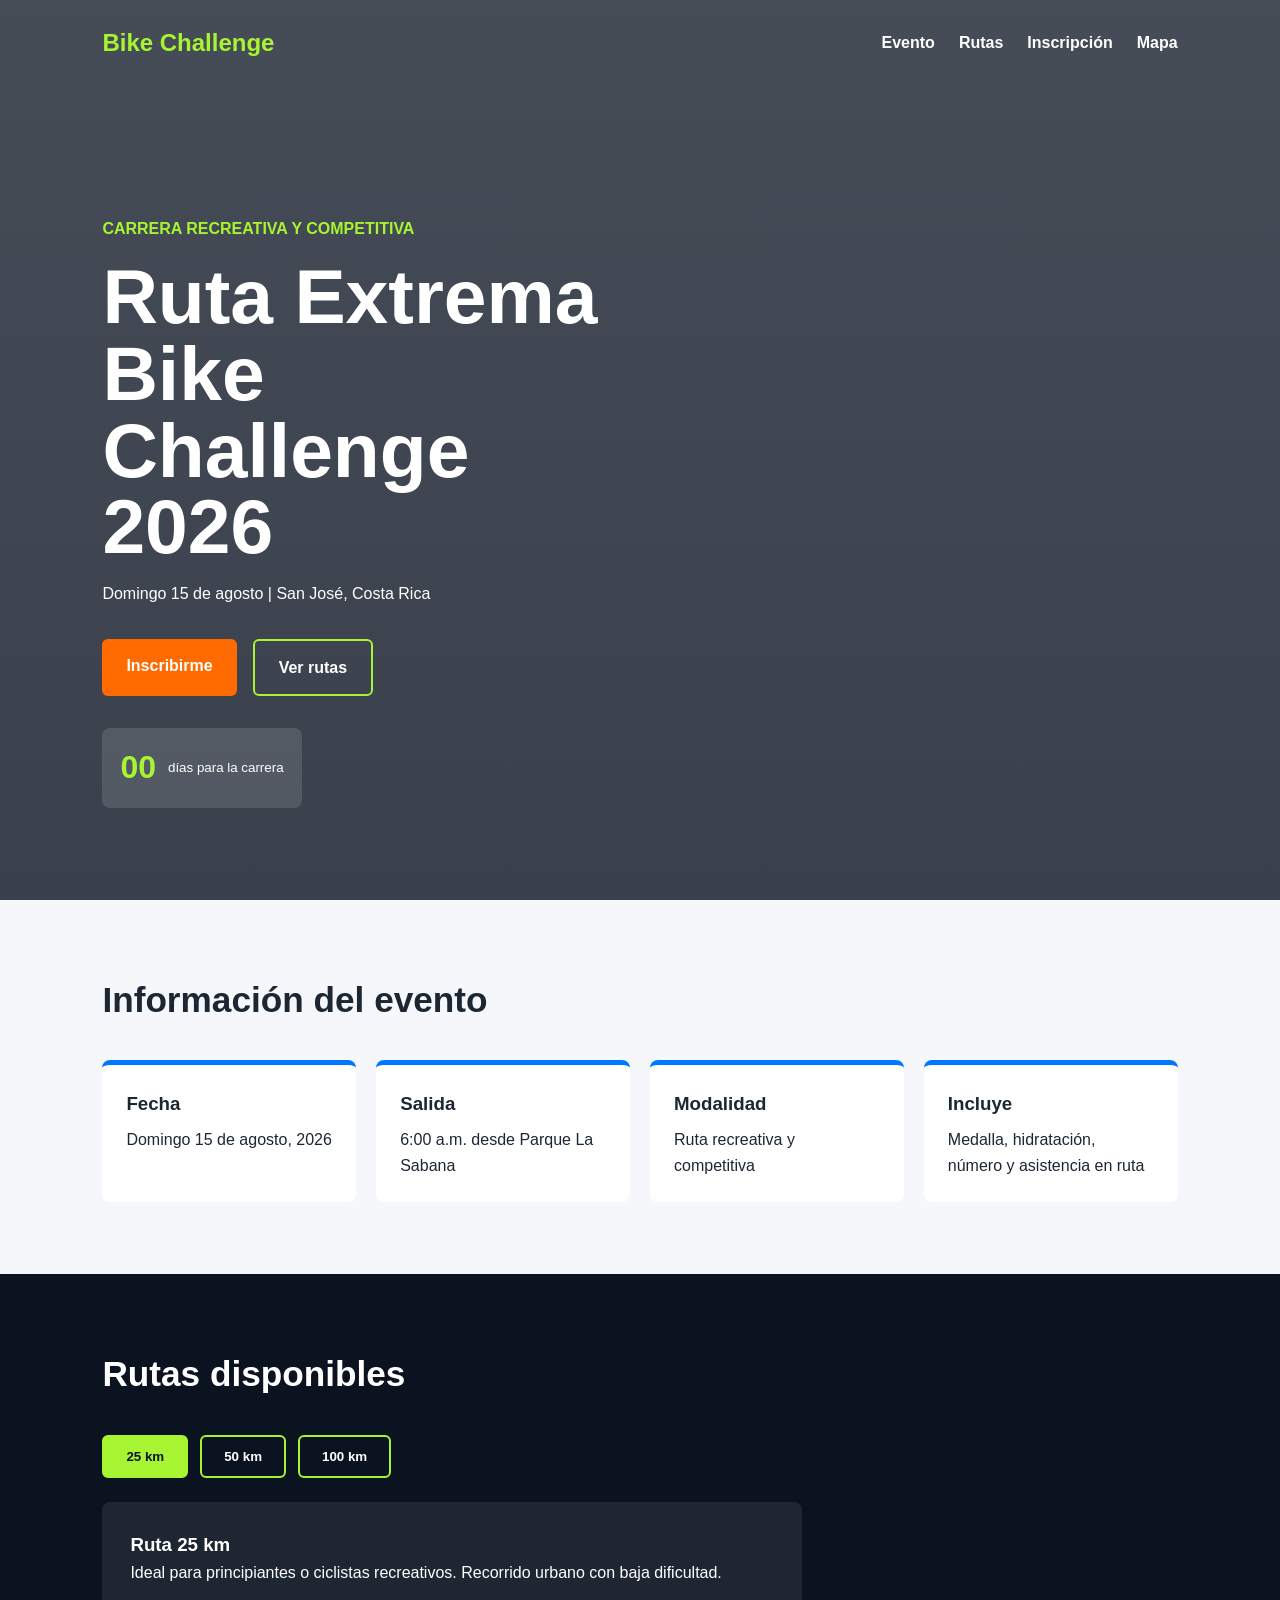
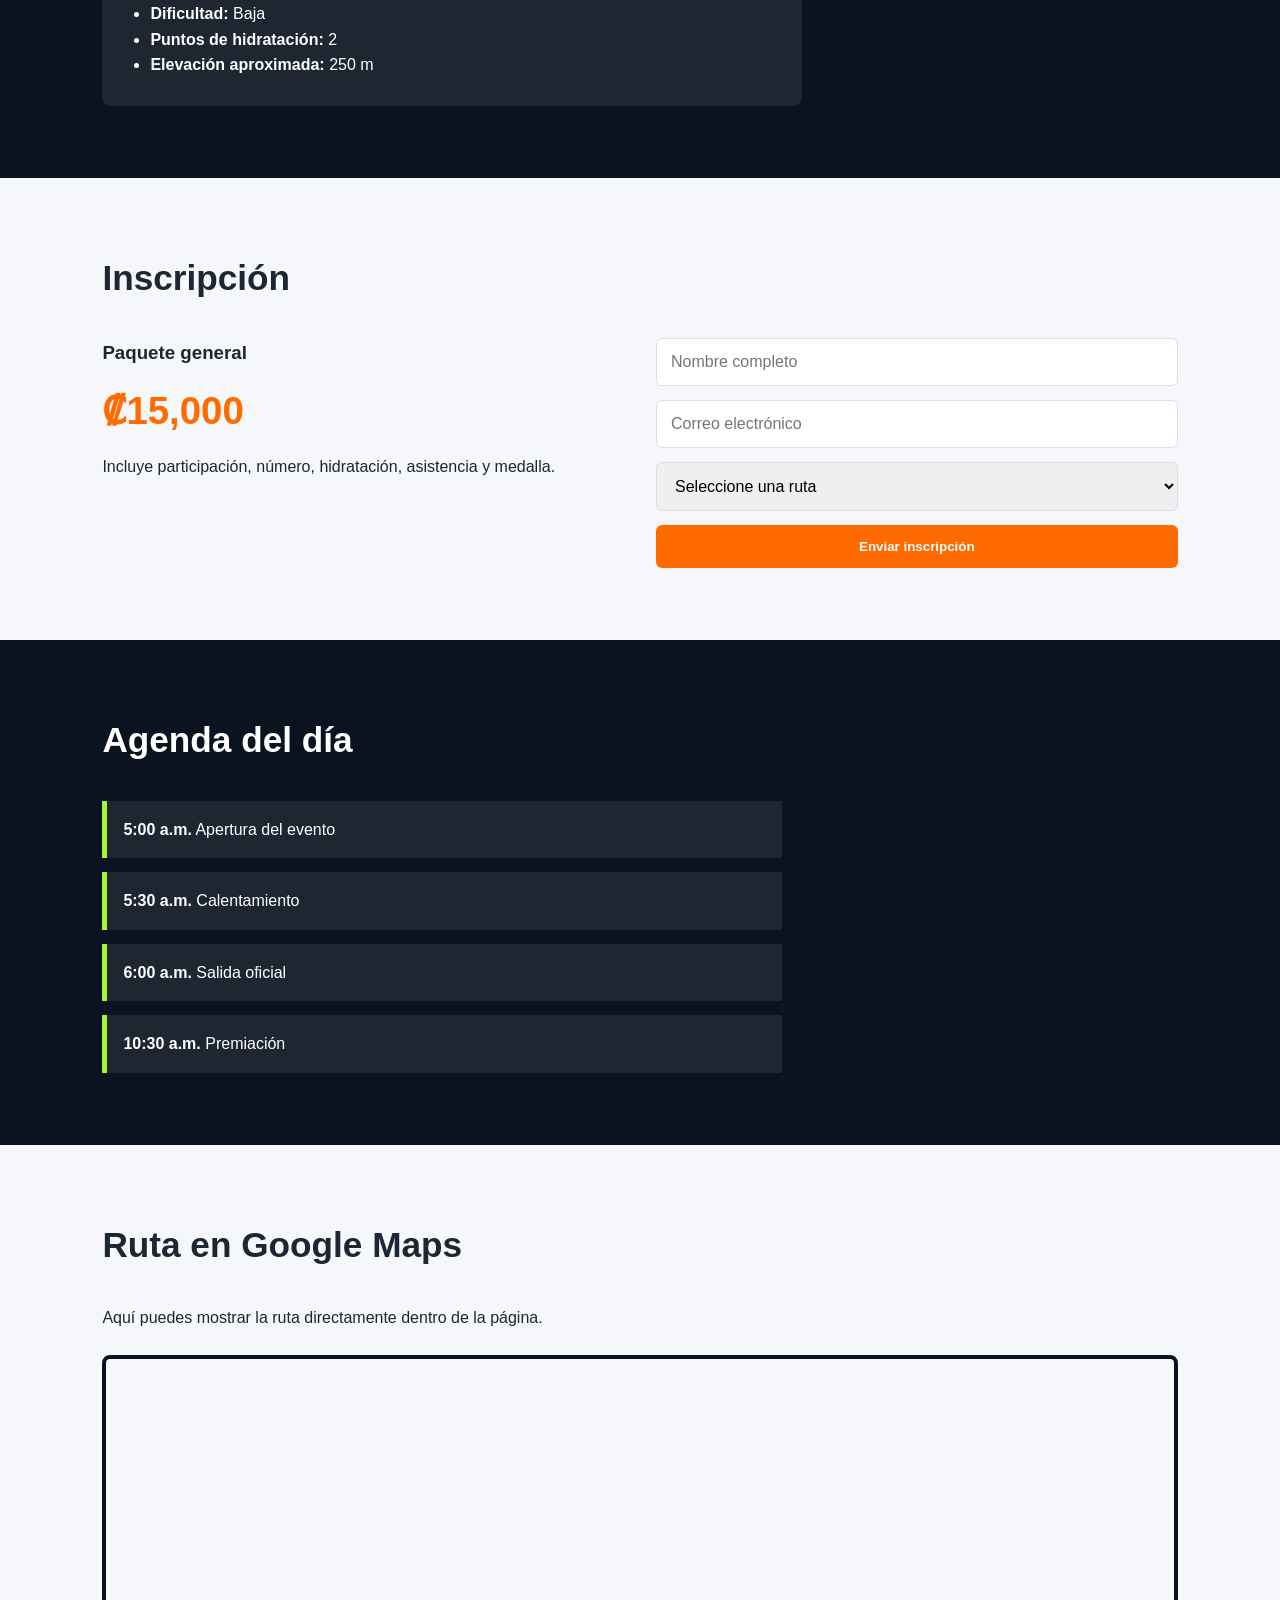
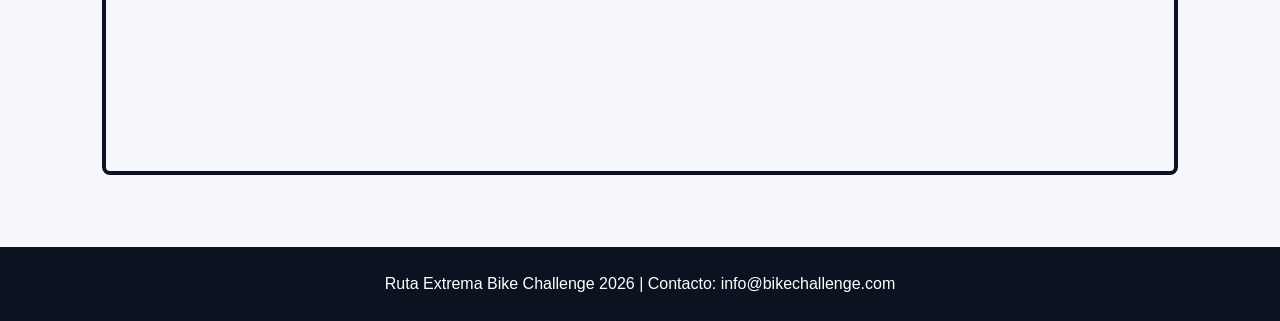
==== pagina ciclismo/index.html @ cd182494 "test" ====
<!DOCTYPE html>
<html lang="es">
<head>
  <meta charset="UTF-8" />
  <meta name="viewport" content="width=device-width, initial-scale=1.0" />
  <title>Ruta Extrema Bike Challenge 2026</title>
  <link rel="stylesheet" href="styles.css" />
</head>
<body>

  <header class="hero">
    <nav class="navbar">
      <h2>Bike Challenge</h2>
      <ul>
        <li><a href="#evento">Evento</a></li>
        <li><a href="#rutas">Rutas</a></li>
        <li><a href="#inscripcion">Inscripción</a></li>
        <li><a href="#mapa">Mapa</a></li>
      </ul>
    </nav>

    <section class="hero-content">
      <p class="tag">Carrera recreativa y competitiva</p>
      <h1>Ruta Extrema Bike Challenge 2026</h1>
      <p>Domingo 15 de agosto | San José, Costa Rica</p>

      <div class="hero-buttons">
        <a href="#inscripcion" class="btn primary">Inscribirme</a>
        <a href="#rutas" class="btn secondary">Ver rutas</a>
      </div>

      <div class="countdown">
        <span id="days">00</span>
        <small>días para la carrera</small>
      </div>
    </section>
  </header>

  <main>
    <section id="evento" class="section">
      <h2>Información del evento</h2>
      <div class="cards">
        <article class="card">
          <h3>Fecha</h3>
          <p>Domingo 15 de agosto, 2026</p>
        </article>

        <article class="card">
          <h3>Salida</h3>
          <p>6:00 a.m. desde Parque La Sabana</p>
        </article>

        <article class="card">
          <h3>Modalidad</h3>
          <p>Ruta recreativa y competitiva</p>
        </article>

        <article class="card">
          <h3>Incluye</h3>
          <p>Medalla, hidratación, número y asistencia en ruta</p>
        </article>
      </div>
    </section>

    <section id="rutas" class="section dark">
      <h2>Rutas disponibles</h2>

      <div class="route-options">
        <button class="route-btn active" data-route="25">25 km</button>
        <button class="route-btn" data-route="50">50 km</button>
        <button class="route-btn" data-route="100">100 km</button>
      </div>

      <div class="route-info">
        <h3 id="route-title">Ruta 25 km</h3>
        <p id="route-description">
          Ideal para principiantes o ciclistas recreativos. Recorrido urbano con baja dificultad.
        </p>
        <ul>
          <li><strong>Dificultad:</strong> <span id="difficulty">Baja</span></li>
          <li><strong>Puntos de hidratación:</strong> <span id="water">2</span></li>
          <li><strong>Elevación aproximada:</strong> <span id="elevation">250 m</span></li>
        </ul>
      </div>
    </section>

    <section id="inscripcion" class="section">
      <h2>Inscripción</h2>

      <div class="pricing">
        <div>
          <h3>Paquete general</h3>
          <p class="price">₡15,000</p>
          <p>Incluye participación, número, hidratación, asistencia y medalla.</p>
        </div>

        <form class="form">
          <input type="text" placeholder="Nombre completo" required />
          <input type="email" placeholder="Correo electrónico" required />
          <select required>
            <option value="">Seleccione una ruta</option>
            <option>25 km</option>
            <option>50 km</option>
            <option>100 km</option>
          </select>
          <button type="submit" class="btn primary">Enviar inscripción</button>
        </form>
      </div>
    </section>

    <section class="section dark">
      <h2>Agenda del día</h2>

      <div class="timeline">
        <div><strong>5:00 a.m.</strong> Apertura del evento</div>
        <div><strong>5:30 a.m.</strong> Calentamiento</div>
        <div><strong>6:00 a.m.</strong> Salida oficial</div>
        <div><strong>10:30 a.m.</strong> Premiación</div>
      </div>
    </section>

    <section id="mapa" class="section">
      <h2>Ruta en Google Maps</h2>
      <p class="section-text">
        Aquí puedes mostrar la ruta directamente dentro de la página.
      </p>

      <div class="map-container">
        <iframe
          src="https://www.google.com/maps/embed/v1/directions?key=TU_API_KEY&origin=Parque%20La%20Sabana,%20San%20Jose,%20Costa%20Rica&destination=Escazu,%20San%20Jose,%20Costa%20Rica&mode=bicycling"
          allowfullscreen
          loading="lazy">
        </iframe>
      </div>
    </section>
  </main>

  <footer>
    <p>Ruta Extrema Bike Challenge 2026 | Contacto: info@bikechallenge.com</p>
  </footer>

  <script src="script.js"></script>
</body>
</html>
---- pagina ciclismo/styles.css ----
:root {
  --dark: #0b1320;
  --blue: #0077ff;
  --green: #a7f432;
  --orange: #ff6b00;
  --light: #f5f7fa;
  --white: #ffffff;
  --text: #1d2733;
}

* {
  box-sizing: border-box;
  margin: 0;
  padding: 0;
}

body {
  font-family: Arial, sans-serif;
  color: var(--text);
  background: var(--light);
  line-height: 1.6;
}

.hero {
  min-height: 100vh;
  color: var(--white);
  background:
    linear-gradient(rgba(11, 19, 32, 0.75), rgba(11, 19, 32, 0.8)),
    url("https://images.unsplash.com/photo-1541625602330-2277a4c46182?auto=format&fit=crop&w=1600&q=80");
  background-size: cover;
  background-position: center;
}

.navbar {
  display: flex;
  justify-content: space-between;
  align-items: center;
  padding: 24px 8%;
}

.navbar h2 {
  color: var(--green);
}

.navbar ul {
  display: flex;
  gap: 24px;
  list-style: none;
}

.navbar a {
  color: var(--white);
  text-decoration: none;
  font-weight: bold;
}

.hero-content {
  max-width: 720px;
  padding: 130px 8% 60px;
}

.tag {
  color: var(--green);
  font-weight: bold;
  text-transform: uppercase;
}

.hero h1 {
  margin: 16px 0;
  font-size: clamp(2.5rem, 6vw, 5rem);
  line-height: 1;
}

.hero-buttons {
  display: flex;
  gap: 16px;
  margin: 32px 0;
  flex-wrap: wrap;
}

.btn {
  display: inline-block;
  padding: 14px 24px;
  border-radius: 6px;
  text-decoration: none;
  border: none;
  cursor: pointer;
  font-weight: bold;
}

.primary {
  background: var(--orange);
  color: var(--white);
}

.secondary {
  background: transparent;
  color: var(--white);
  border: 2px solid var(--green);
}

.countdown {
  display: inline-flex;
  align-items: center;
  gap: 12px;
  background: rgba(255, 255, 255, 0.12);
  padding: 14px 18px;
  border-radius: 8px;
}

.countdown span {
  color: var(--green);
  font-size: 2rem;
  font-weight: bold;
}

.section {
  padding: 72px 8%;
}

.section h2 {
  margin-bottom: 32px;
  font-size: 2.2rem;
}

.section-text {
  max-width: 680px;
  margin-bottom: 24px;
}

.dark {
  background: var(--dark);
  color: var(--white);
}

.cards {
  display: grid;
  grid-template-columns: repeat(4, 1fr);
  gap: 20px;
}

.card {
  background: var(--white);
  padding: 24px;
  border-radius: 8px;
  border-top: 5px solid var(--blue);
}

.card h3 {
  margin-bottom: 8px;
}

.route-options {
  display: flex;
  gap: 12px;
  margin-bottom: 24px;
  flex-wrap: wrap;
}

.route-btn {
  padding: 12px 22px;
  border: 2px solid var(--green);
  background: transparent;
  color: var(--white);
  border-radius: 6px;
  cursor: pointer;
  font-weight: bold;
}

.route-btn.active {
  background: var(--green);
  color: var(--dark);
}

.route-info {
  max-width: 700px;
  background: rgba(255, 255, 255, 0.08);
  padding: 28px;
  border-radius: 8px;
}

.route-info ul {
  margin-top: 16px;
  padding-left: 20px;
}

.pricing {
  display: grid;
  grid-template-columns: 1fr 1fr;
  gap: 32px;
  align-items: start;
}

.price {
  margin: 12px 0;
  color: var(--orange);
  font-size: 2.4rem;
  font-weight: bold;
}

.form {
  display: grid;
  gap: 14px;
}

.form input,
.form select {
  width: 100%;
  padding: 14px;
  border: 1px solid #d8dee8;
  border-radius: 6px;
  font-size: 1rem;
}

.timeline {
  display: grid;
  gap: 14px;
  max-width: 680px;
}

.timeline div {
  padding: 16px;
  border-left: 5px solid var(--green);
  background: rgba(255, 255, 255, 0.08);
}

.map-container {
  height: 420px;
  border-radius: 8px;
  overflow: hidden;
  border: 4px solid var(--dark);
}

.map-container iframe {
  width: 100%;
  height: 100%;
  border: 0;
}

footer {
  padding: 24px 8%;
  background: var(--dark);
  color: var(--white);
  text-align: center;
}

@media (max-width: 850px) {
  .navbar {
    flex-direction: column;
    gap: 16px;
  }

  .navbar ul {
    flex-wrap: wrap;
    justify-content: center;
  }

  .cards,
  .pricing {
    grid-template-columns: 1fr;
  }

  .hero-content {
    padding-top: 90px;
  }
}
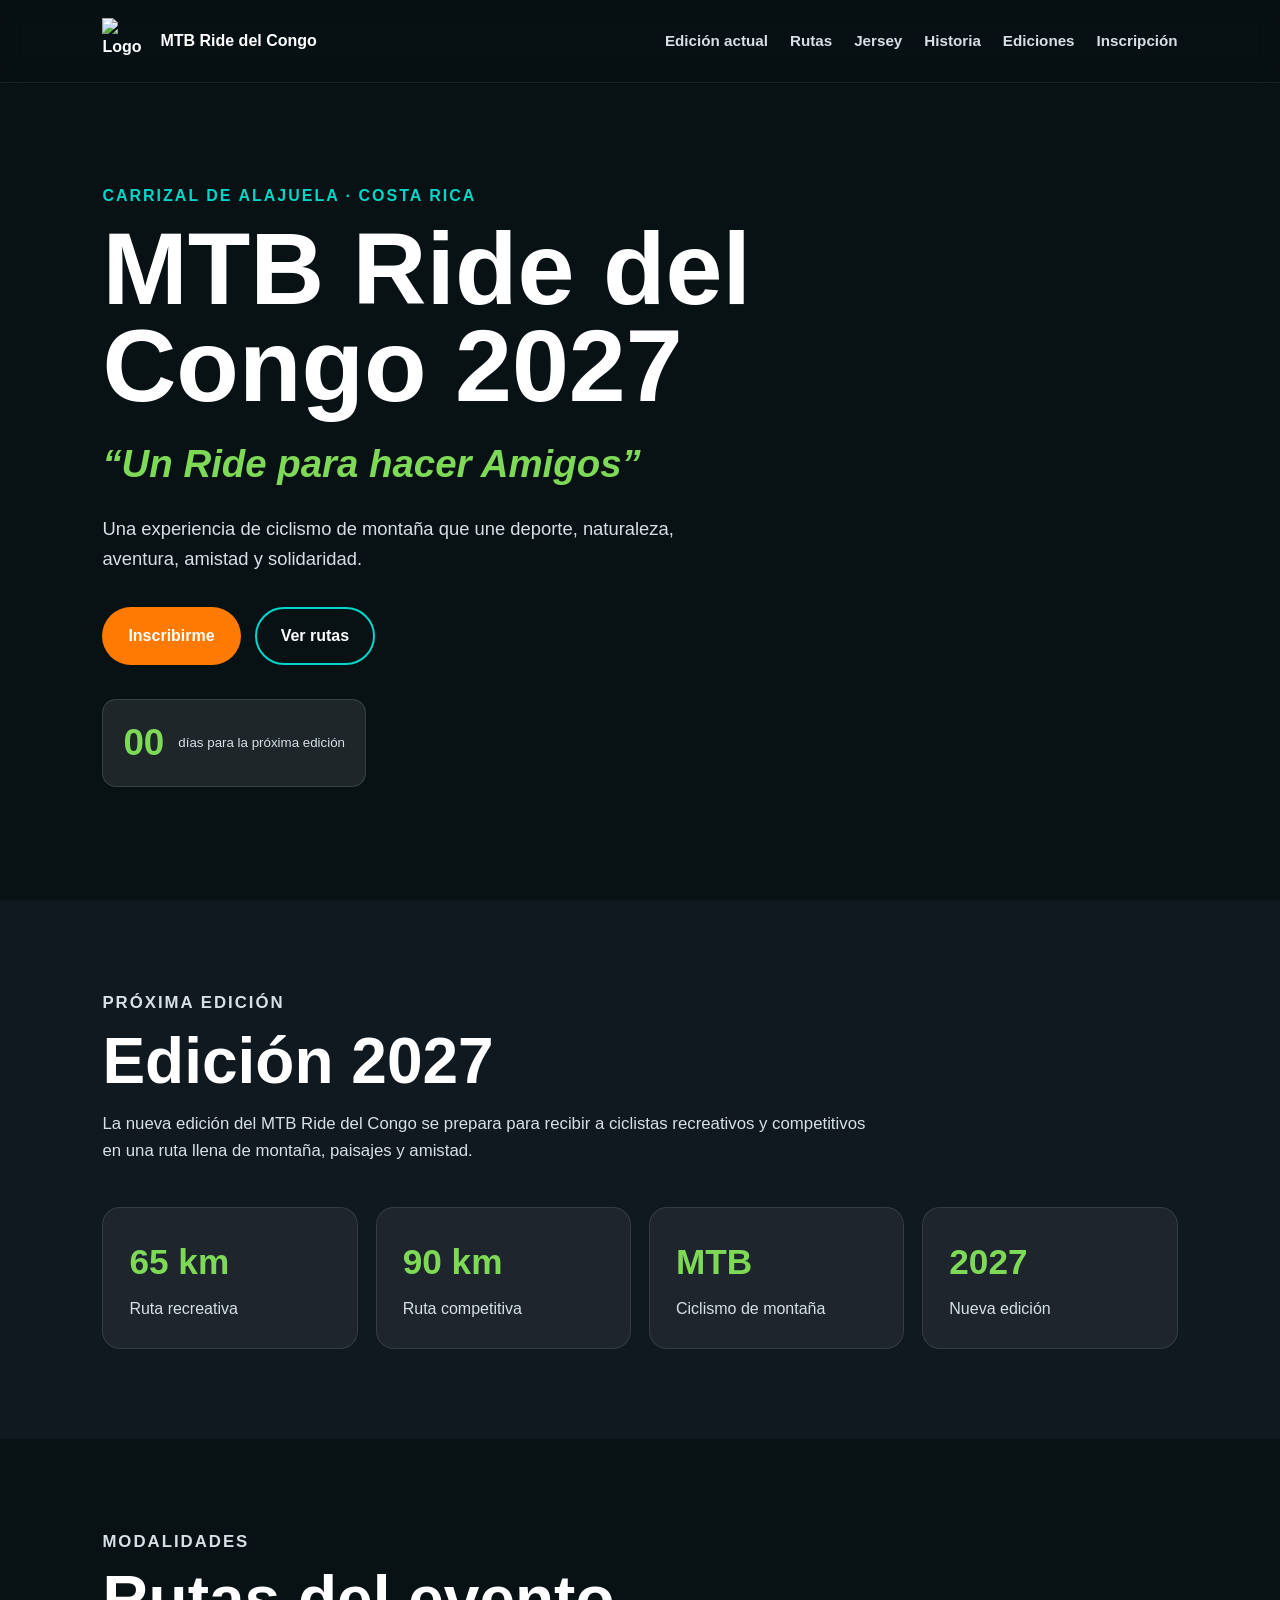
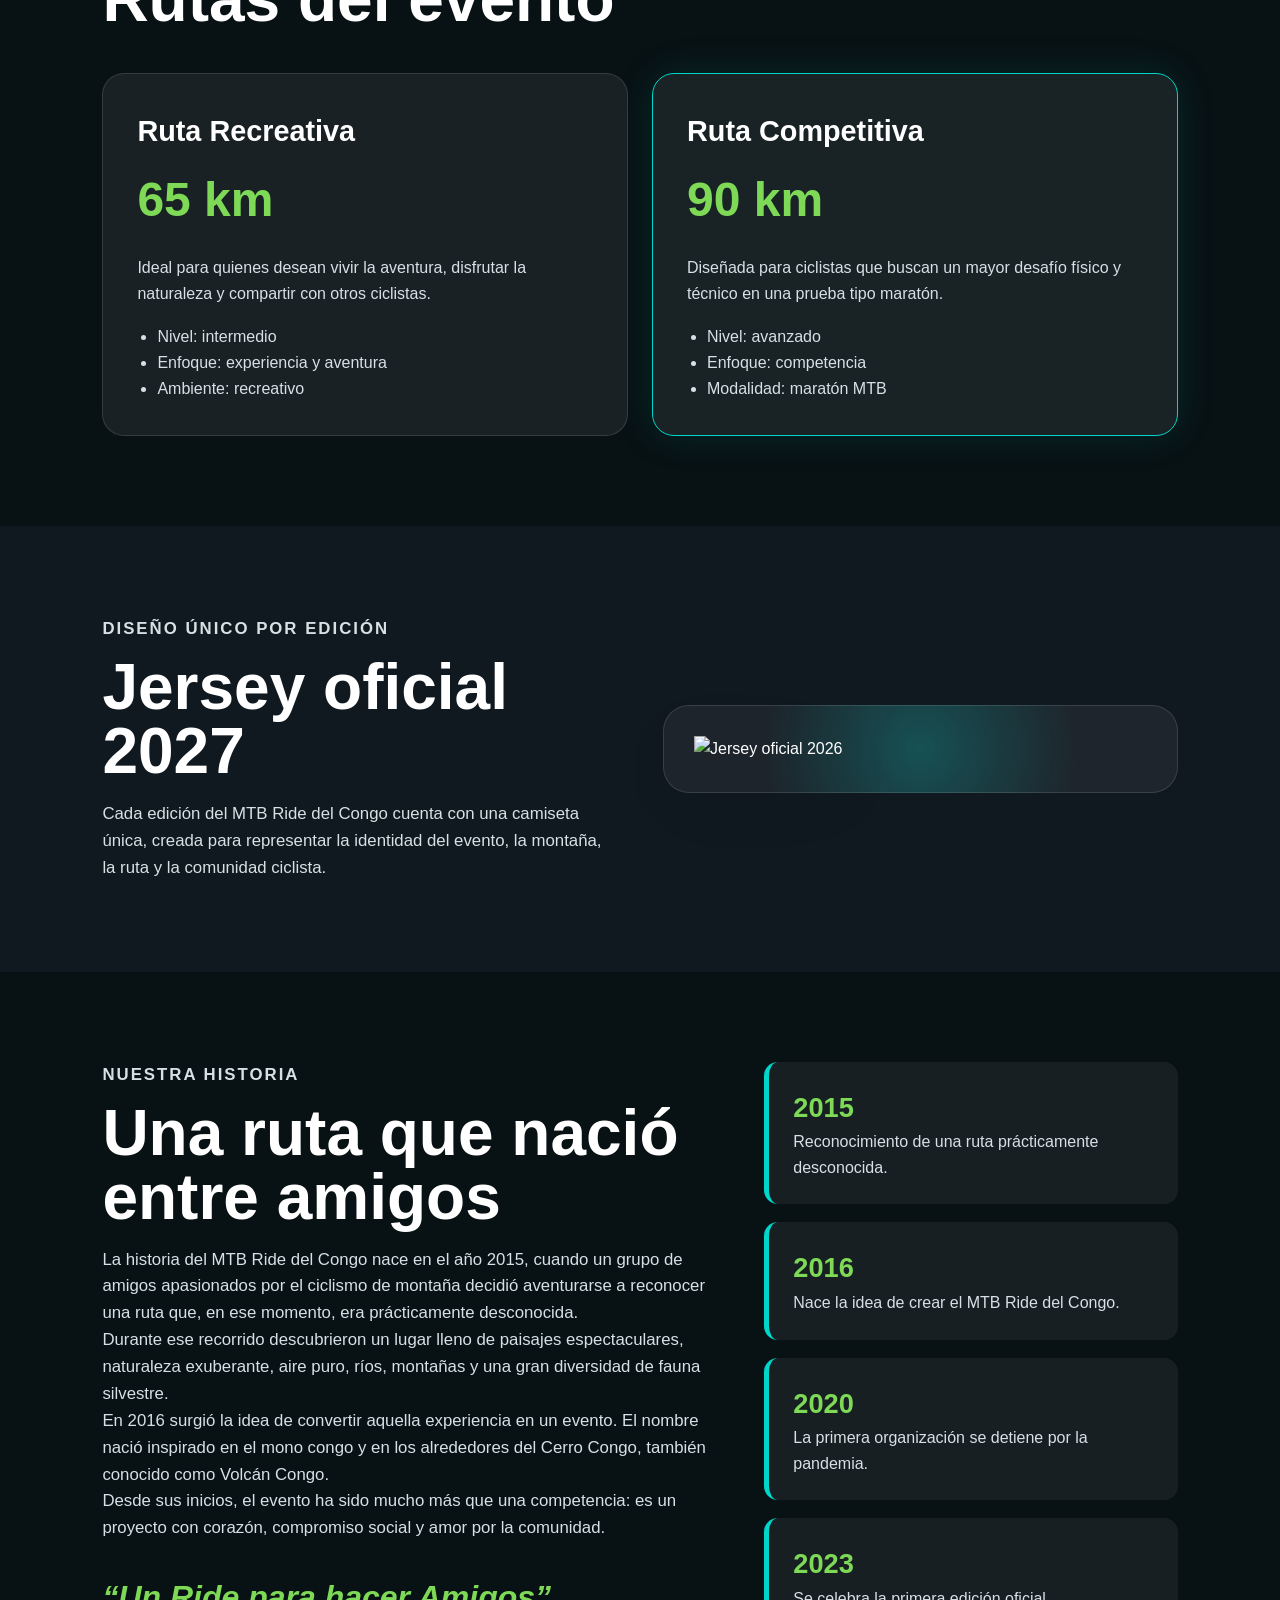
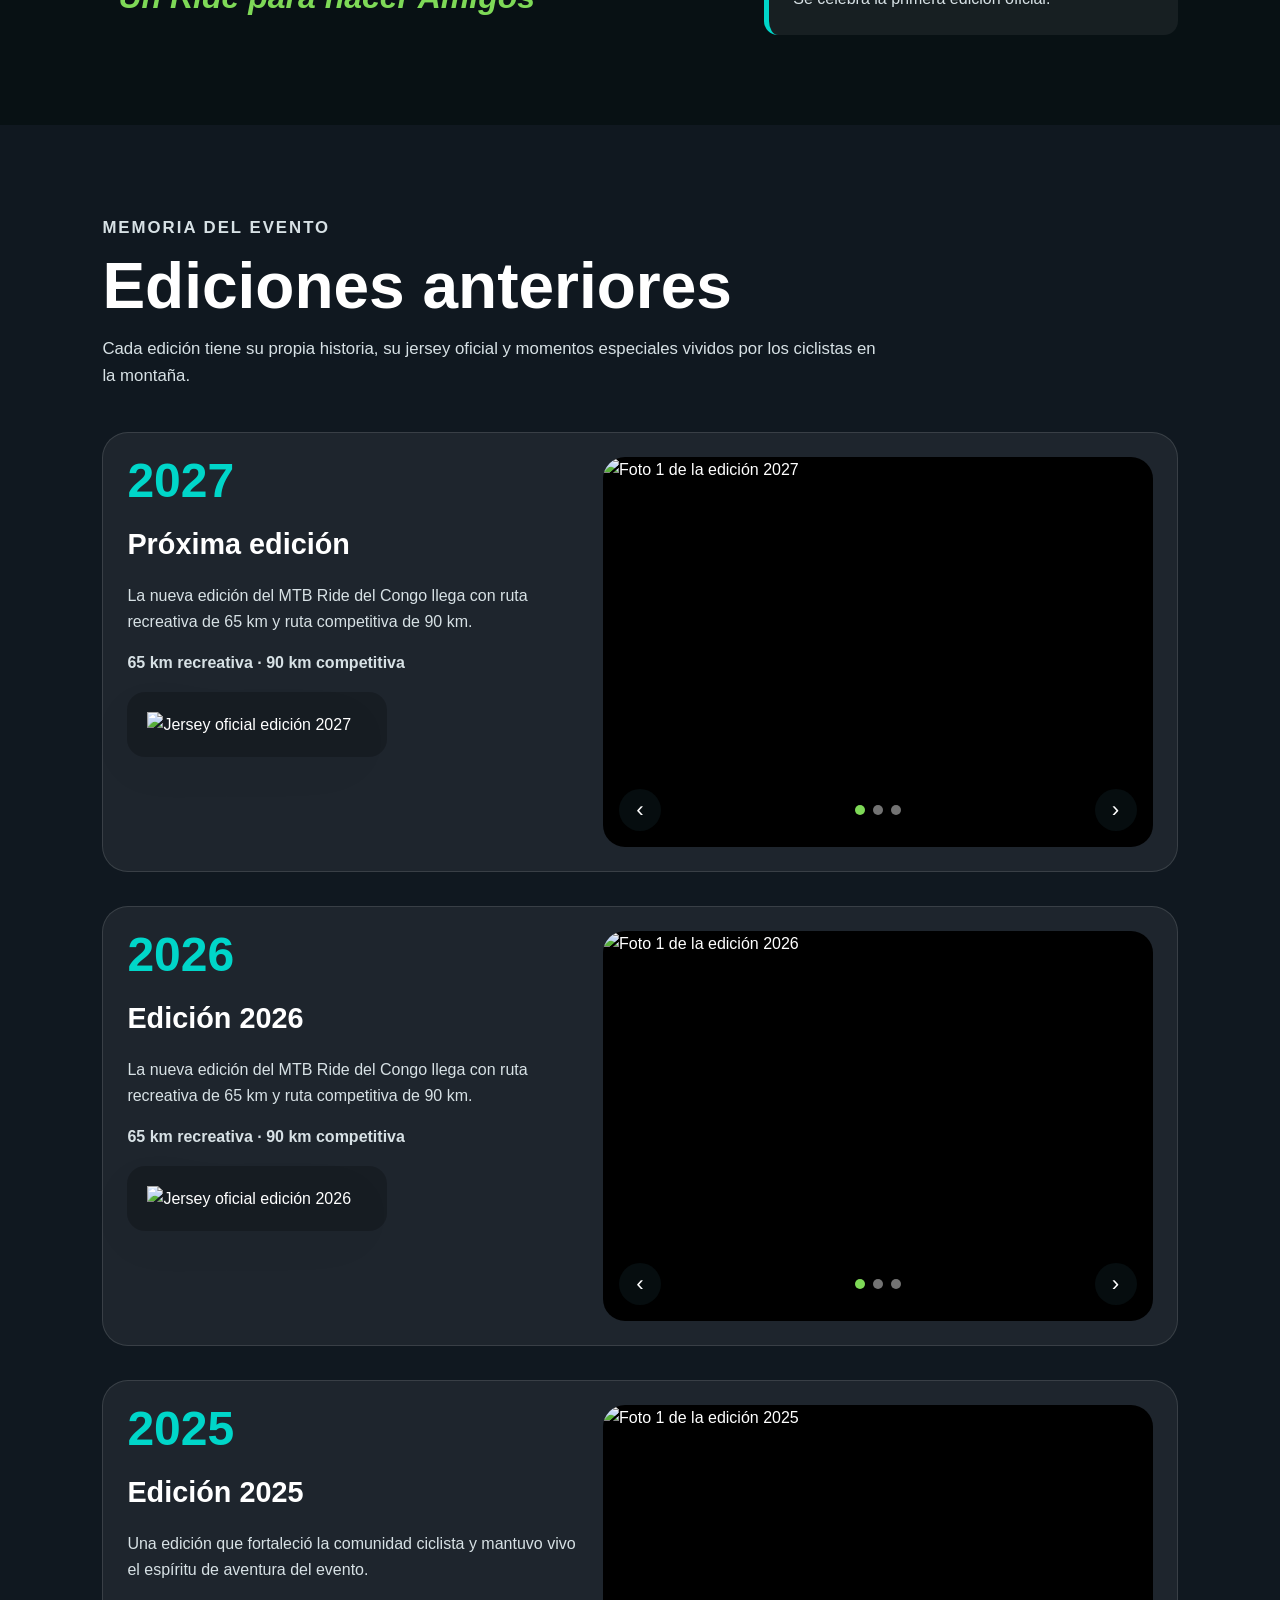
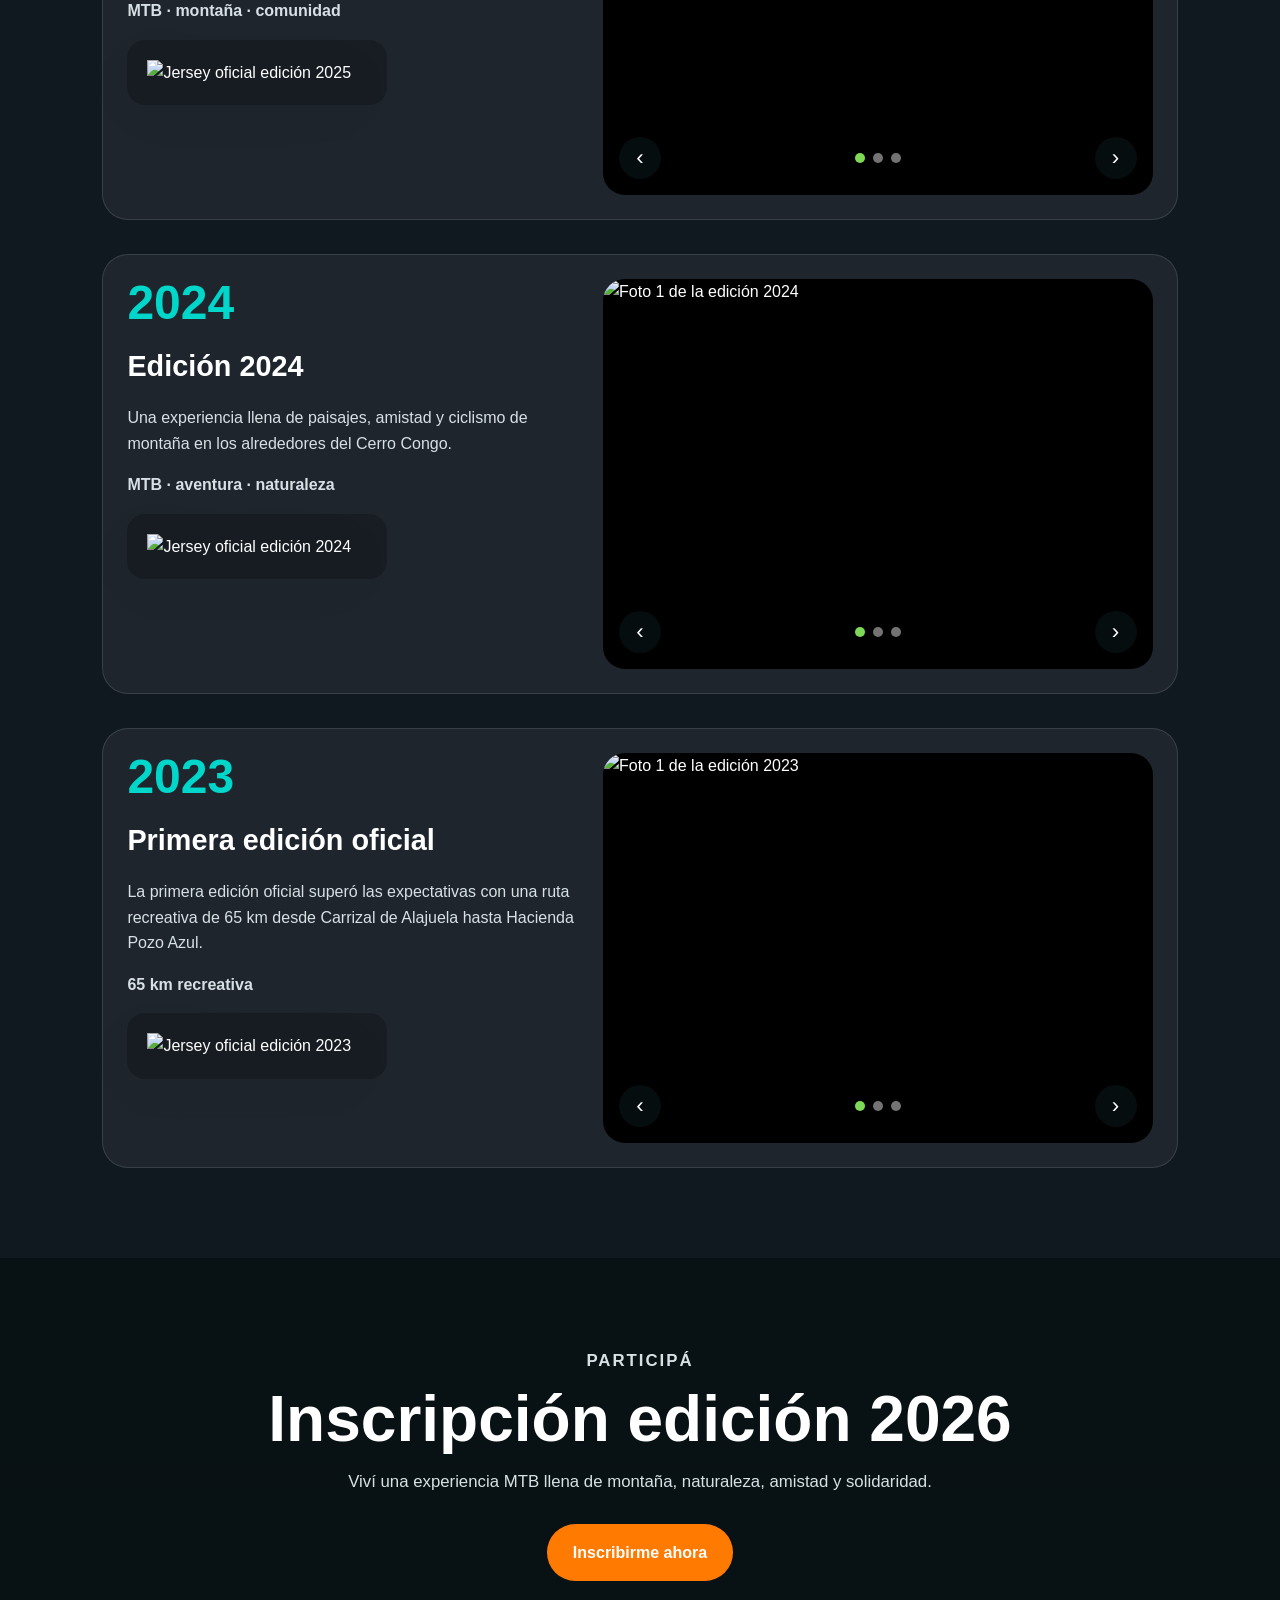
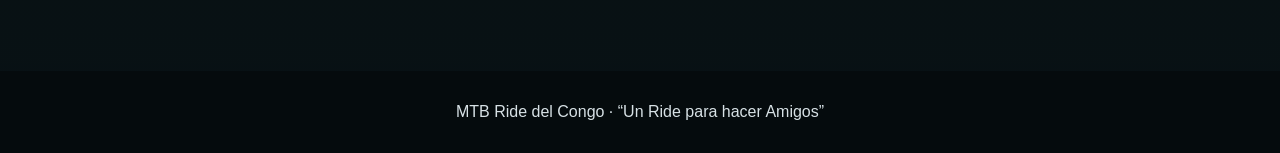
==== commit ea114c83: "Add files via upload" ====
--- a/pagina ciclismo/index.html
+++ b/pagina ciclismo/index.html
@@ -1,144 +1,238 @@
-<!DOCTYPE html>
-<html lang="es">
-<head>
-  <meta charset="UTF-8" />
-  <meta name="viewport" content="width=device-width, initial-scale=1.0" />
-  <title>Ruta Extrema Bike Challenge 2026</title>
-  <link rel="stylesheet" href="styles.css" />
-</head>
-<body>
-
-  <header class="hero">
-    <nav class="navbar">
-      <h2>Bike Challenge</h2>
-      <ul>
-        <li><a href="#evento">Evento</a></li>
-        <li><a href="#rutas">Rutas</a></li>
-        <li><a href="#inscripcion">Inscripción</a></li>
-        <li><a href="#mapa">Mapa</a></li>
-      </ul>
-    </nav>
-
-    <section class="hero-content">
-      <p class="tag">Carrera recreativa y competitiva</p>
-      <h1>Ruta Extrema Bike Challenge 2026</h1>
-      <p>Domingo 15 de agosto | San José, Costa Rica</p>
-
-      <div class="hero-buttons">
-        <a href="#inscripcion" class="btn primary">Inscribirme</a>
-        <a href="#rutas" class="btn secondary">Ver rutas</a>
-      </div>
-
-      <div class="countdown">
-        <span id="days">00</span>
-        <small>días para la carrera</small>
-      </div>
-    </section>
-  </header>
-
-  <main>
-    <section id="evento" class="section">
-      <h2>Información del evento</h2>
-      <div class="cards">
-        <article class="card">
-          <h3>Fecha</h3>
-          <p>Domingo 15 de agosto, 2026</p>
-        </article>
-
-        <article class="card">
-          <h3>Salida</h3>
-          <p>6:00 a.m. desde Parque La Sabana</p>
-        </article>
-
-        <article class="card">
-          <h3>Modalidad</h3>
-          <p>Ruta recreativa y competitiva</p>
-        </article>
-
-        <article class="card">
-          <h3>Incluye</h3>
-          <p>Medalla, hidratación, número y asistencia en ruta</p>
-        </article>
-      </div>
-    </section>
-
-    <section id="rutas" class="section dark">
-      <h2>Rutas disponibles</h2>
-
-      <div class="route-options">
-        <button class="route-btn active" data-route="25">25 km</button>
-        <button class="route-btn" data-route="50">50 km</button>
-        <button class="route-btn" data-route="100">100 km</button>
-      </div>
-
-      <div class="route-info">
-        <h3 id="route-title">Ruta 25 km</h3>
-        <p id="route-description">
-          Ideal para principiantes o ciclistas recreativos. Recorrido urbano con baja dificultad.
-        </p>
-        <ul>
-          <li><strong>Dificultad:</strong> <span id="difficulty">Baja</span></li>
-          <li><strong>Puntos de hidratación:</strong> <span id="water">2</span></li>
-          <li><strong>Elevación aproximada:</strong> <span id="elevation">250 m</span></li>
-        </ul>
-      </div>
-    </section>
-
-    <section id="inscripcion" class="section">
-      <h2>Inscripción</h2>
-
-      <div class="pricing">
-        <div>
-          <h3>Paquete general</h3>
-          <p class="price">₡15,000</p>
-          <p>Incluye participación, número, hidratación, asistencia y medalla.</p>
-        </div>
-
-        <form class="form">
-          <input type="text" placeholder="Nombre completo" required />
-          <input type="email" placeholder="Correo electrónico" required />
-          <select required>
-            <option value="">Seleccione una ruta</option>
-            <option>25 km</option>
-            <option>50 km</option>
-            <option>100 km</option>
-          </select>
-          <button type="submit" class="btn primary">Enviar inscripción</button>
-        </form>
-      </div>
-    </section>
-
-    <section class="section dark">
-      <h2>Agenda del día</h2>
-
-      <div class="timeline">
-        <div><strong>5:00 a.m.</strong> Apertura del evento</div>
-        <div><strong>5:30 a.m.</strong> Calentamiento</div>
-        <div><strong>6:00 a.m.</strong> Salida oficial</div>
-        <div><strong>10:30 a.m.</strong> Premiación</div>
-      </div>
-    </section>
-
-    <section id="mapa" class="section">
-      <h2>Ruta en Google Maps</h2>
-      <p class="section-text">
-        Aquí puedes mostrar la ruta directamente dentro de la página.
-      </p>
-
-      <div class="map-container">
-        <iframe
-          src="https://www.google.com/maps/embed/v1/directions?key=TU_API_KEY&origin=Parque%20La%20Sabana,%20San%20Jose,%20Costa%20Rica&destination=Escazu,%20San%20Jose,%20Costa%20Rica&mode=bicycling"
-          allowfullscreen
-          loading="lazy">
-        </iframe>
-      </div>
-    </section>
-  </main>
-
-  <footer>
-    <p>Ruta Extrema Bike Challenge 2026 | Contacto: info@bikechallenge.com</p>
-  </footer>
-
-  <script src="script.js"></script>
-</body>
+<!DOCTYPE html>
+<html lang="es">
+<head>
+  <meta charset="UTF-8" />
+  <meta name="viewport" content="width=device-width, initial-scale=1.0" />
+
+  <title>MTB Ride del Congo</title>
+
+  <link rel="stylesheet" href="styles.css" />
+</head>
+<body>
+
+  <header class="site-header">
+    <nav class="navbar">
+      <a href="#" class="brand">
+        <img src="assets/logo.webp" alt="Logo MTB Ride del Congo" />
+        <span>MTB Ride del Congo</span>
+      </a>
+
+      <button class="menu-toggle" id="menuToggle">☰</button>
+
+      <ul class="nav-links" id="navLinks">
+        <li><a href="#edicion-actual">Edición actual</a></li>
+        <li><a href="#rutas">Rutas</a></li>
+        <li><a href="#jersey">Jersey</a></li>
+        <li><a href="#historia">Historia</a></li>
+        <li><a href="#ediciones">Ediciones</a></li>
+        <li><a href="#inscripcion">Inscripción</a></li>
+      </ul>
+    </nav>
+
+    <section class="hero">
+      <div class="hero-content">
+        <p class="eyebrow">Carrizal de Alajuela · Costa Rica</p>
+
+        <h1>MTB Ride del Congo 2027</h1>
+
+        <p class="slogan">“Un Ride para hacer Amigos”</p>
+
+        <p class="hero-text">
+          Una experiencia de ciclismo de montaña que une deporte, naturaleza,
+          aventura, amistad y solidaridad.
+        </p>
+
+        <div class="hero-actions">
+          <a href="#inscripcion" class="btn btn-primary">Inscribirme</a>
+          <a href="#rutas" class="btn btn-secondary">Ver rutas</a>
+        </div>
+
+        <div class="countdown-box">
+          <span id="daysRemaining">00</span>
+          <small>días para la próxima edición</small>
+        </div>
+      </div>
+    </section>
+  </header>
+
+  <main>
+
+    <section id="edicion-actual" class="section edition-current">
+      <div class="section-heading">
+        <p class="eyebrow">Próxima edición</p>
+        <h2>Edición 2027</h2>
+        <p>
+          La nueva edición del MTB Ride del Congo se prepara para recibir a
+          ciclistas recreativos y competitivos en una ruta llena de montaña,
+          paisajes y amistad.
+        </p>
+      </div>
+
+      <div class="quick-info">
+        <article>
+          <span>65 km</span>
+          <p>Ruta recreativa</p>
+        </article>
+
+        <article>
+          <span>90 km</span>
+          <p>Ruta competitiva</p>
+        </article>
+
+        <article>
+          <span>MTB</span>
+          <p>Ciclismo de montaña</p>
+        </article>
+
+        <article>
+          <span>2027</span>
+          <p>Nueva edición</p>
+        </article>
+      </div>
+    </section>
+
+    <section id="rutas" class="section routes-section">
+      <div class="section-heading">
+        <p class="eyebrow">Modalidades</p>
+        <h2>Rutas del evento</h2>
+      </div>
+
+      <div class="routes-grid">
+        <article class="route-card">
+          <h3>Ruta Recreativa</h3>
+          <strong>65 km</strong>
+          <p>
+            Ideal para quienes desean vivir la aventura, disfrutar la naturaleza
+            y compartir con otros ciclistas.
+          </p>
+          <ul>
+            <li>Nivel: intermedio</li>
+            <li>Enfoque: experiencia y aventura</li>
+            <li>Ambiente: recreativo</li>
+          </ul>
+        </article>
+
+        <article class="route-card featured">
+          <h3>Ruta Competitiva</h3>
+          <strong>90 km</strong>
+          <p>
+            Diseñada para ciclistas que buscan un mayor desafío físico y técnico
+            en una prueba tipo maratón.
+          </p>
+          <ul>
+            <li>Nivel: avanzado</li>
+            <li>Enfoque: competencia</li>
+            <li>Modalidad: maratón MTB</li>
+          </ul>
+        </article>
+      </div>
+    </section>
+
+    <section id="jersey" class="section jersey-section">
+      <div class="jersey-text">
+        <p class="eyebrow">Diseño único por edición</p>
+        <h2>Jersey oficial 2027</h2>
+        <p>
+          Cada edición del MTB Ride del Congo cuenta con una camiseta única,
+          creada para representar la identidad del evento, la montaña, la ruta
+          y la comunidad ciclista.
+        </p>
+      </div>
+
+      <div class="jersey-preview">
+        <img src="assets/jerseys/jersey-2026.webp" alt="Jersey oficial 2026" />
+      </div>
+    </section>
+
+    <section id="historia" class="section history-section">
+      <div class="history-content">
+        <p class="eyebrow">Nuestra historia</p>
+        <h2>Una ruta que nació entre amigos</h2>
+
+        <p>
+          La historia del MTB Ride del Congo nace en el año 2015, cuando un grupo
+          de amigos apasionados por el ciclismo de montaña decidió aventurarse a
+          reconocer una ruta que, en ese momento, era prácticamente desconocida.
+        </p>
+
+        <p>
+          Durante ese recorrido descubrieron un lugar lleno de paisajes
+          espectaculares, naturaleza exuberante, aire puro, ríos, montañas y una
+          gran diversidad de fauna silvestre.
+        </p>
+
+        <p>
+          En 2016 surgió la idea de convertir aquella experiencia en un evento.
+          El nombre nació inspirado en el mono congo y en los alrededores del
+          Cerro Congo, también conocido como Volcán Congo.
+        </p>
+
+        <p>
+          Desde sus inicios, el evento ha sido mucho más que una competencia:
+          es un proyecto con corazón, compromiso social y amor por la comunidad.
+        </p>
+
+        <h3>“Un Ride para hacer Amigos”</h3>
+      </div>
+
+      <div class="timeline">
+        <article>
+          <span>2015</span>
+          <p>Reconocimiento de una ruta prácticamente desconocida.</p>
+        </article>
+
+        <article>
+          <span>2016</span>
+          <p>Nace la idea de crear el MTB Ride del Congo.</p>
+        </article>
+
+        <article>
+          <span>2020</span>
+          <p>La primera organización se detiene por la pandemia.</p>
+        </article>
+
+        <article>
+          <span>2023</span>
+          <p>Se celebra la primera edición oficial.</p>
+        </article>
+      </div>
+    </section>
+
+    <section id="ediciones" class="section editions-section">
+      <div class="section-heading">
+        <p class="eyebrow">Memoria del evento</p>
+        <h2>Ediciones anteriores</h2>
+        <p>
+          Cada edición tiene su propia historia, su jersey oficial y momentos
+          especiales vividos por los ciclistas en la montaña.
+        </p>
+      </div>
+
+      <div id="editionsContainer" class="editions-container">
+        <!-- Las ediciones se cargan desde script.js -->
+      </div>
+    </section>
+
+    <section id="inscripcion" class="section signup-section">
+      <div class="signup-box">
+        <p class="eyebrow">Participá</p>
+        <h2>Inscripción edición 2026</h2>
+
+        <p>
+          Viví una experiencia MTB llena de montaña, naturaleza, amistad y
+          solidaridad.
+        </p>
+
+        <a href="#" class="btn btn-primary">Inscribirme ahora</a>
+      </div>
+    </section>
+
+  </main>
+
+  <footer class="footer">
+    <p>MTB Ride del Congo · “Un Ride para hacer Amigos”</p>
+  </footer>
+
+  <script src="script.js"></script>
+</body>
 </html>
--- a/pagina ciclismo/styles.css
+++ b/pagina ciclismo/styles.css
@@ -1,266 +1,544 @@
-:root {
-  --dark: #0b1320;
-  --blue: #0077ff;
-  --green: #a7f432;
-  --orange: #ff6b00;
-  --light: #f5f7fa;
-  --white: #ffffff;
-  --text: #1d2733;
-}
-
-* {
-  box-sizing: border-box;
-  margin: 0;
-  padding: 0;
-}
-
-body {
-  font-family: Arial, sans-serif;
-  color: var(--text);
-  background: var(--light);
-  line-height: 1.6;
-}
-
-.hero {
-  min-height: 100vh;
-  color: var(--white);
-  background:
-    linear-gradient(rgba(11, 19, 32, 0.75), rgba(11, 19, 32, 0.8)),
-    url("https://images.unsplash.com/photo-1541625602330-2277a4c46182?auto=format&fit=crop&w=1600&q=80");
-  background-size: cover;
-  background-position: center;
-}
-
-.navbar {
-  display: flex;
-  justify-content: space-between;
-  align-items: center;
-  padding: 24px 8%;
-}
-
-.navbar h2 {
-  color: var(--green);
-}
-
-.navbar ul {
-  display: flex;
-  gap: 24px;
-  list-style: none;
-}
-
-.navbar a {
-  color: var(--white);
-  text-decoration: none;
-  font-weight: bold;
-}
-
-.hero-content {
-  max-width: 720px;
-  padding: 130px 8% 60px;
-}
-
-.tag {
-  color: var(--green);
-  font-weight: bold;
-  text-transform: uppercase;
-}
-
-.hero h1 {
-  margin: 16px 0;
-  font-size: clamp(2.5rem, 6vw, 5rem);
-  line-height: 1;
-}
-
-.hero-buttons {
-  display: flex;
-  gap: 16px;
-  margin: 32px 0;
-  flex-wrap: wrap;
-}
-
-.btn {
-  display: inline-block;
-  padding: 14px 24px;
-  border-radius: 6px;
-  text-decoration: none;
-  border: none;
-  cursor: pointer;
-  font-weight: bold;
-}
-
-.primary {
-  background: var(--orange);
-  color: var(--white);
-}
-
-.secondary {
-  background: transparent;
-  color: var(--white);
-  border: 2px solid var(--green);
-}
-
-.countdown {
-  display: inline-flex;
-  align-items: center;
-  gap: 12px;
-  background: rgba(255, 255, 255, 0.12);
-  padding: 14px 18px;
-  border-radius: 8px;
-}
-
-.countdown span {
-  color: var(--green);
-  font-size: 2rem;
-  font-weight: bold;
-}
-
-.section {
-  padding: 72px 8%;
-}
-
-.section h2 {
-  margin-bottom: 32px;
-  font-size: 2.2rem;
-}
-
-.section-text {
-  max-width: 680px;
-  margin-bottom: 24px;
-}
-
-.dark {
-  background: var(--dark);
-  color: var(--white);
-}
-
-.cards {
-  display: grid;
-  grid-template-columns: repeat(4, 1fr);
-  gap: 20px;
-}
-
-.card {
-  background: var(--white);
-  padding: 24px;
-  border-radius: 8px;
-  border-top: 5px solid var(--blue);
-}
-
-.card h3 {
-  margin-bottom: 8px;
-}
-
-.route-options {
-  display: flex;
-  gap: 12px;
-  margin-bottom: 24px;
-  flex-wrap: wrap;
-}
-
-.route-btn {
-  padding: 12px 22px;
-  border: 2px solid var(--green);
-  background: transparent;
-  color: var(--white);
-  border-radius: 6px;
-  cursor: pointer;
-  font-weight: bold;
-}
-
-.route-btn.active {
-  background: var(--green);
-  color: var(--dark);
-}
-
-.route-info {
-  max-width: 700px;
-  background: rgba(255, 255, 255, 0.08);
-  padding: 28px;
-  border-radius: 8px;
-}
-
-.route-info ul {
-  margin-top: 16px;
-  padding-left: 20px;
-}
-
-.pricing {
-  display: grid;
-  grid-template-columns: 1fr 1fr;
-  gap: 32px;
-  align-items: start;
-}
-
-.price {
-  margin: 12px 0;
-  color: var(--orange);
-  font-size: 2.4rem;
-  font-weight: bold;
-}
-
-.form {
-  display: grid;
-  gap: 14px;
-}
-
-.form input,
-.form select {
-  width: 100%;
-  padding: 14px;
-  border: 1px solid #d8dee8;
-  border-radius: 6px;
-  font-size: 1rem;
-}
-
-.timeline {
-  display: grid;
-  gap: 14px;
-  max-width: 680px;
-}
-
-.timeline div {
-  padding: 16px;
-  border-left: 5px solid var(--green);
-  background: rgba(255, 255, 255, 0.08);
-}
-
-.map-container {
-  height: 420px;
-  border-radius: 8px;
-  overflow: hidden;
-  border: 4px solid var(--dark);
-}
-
-.map-container iframe {
-  width: 100%;
-  height: 100%;
-  border: 0;
-}
-
-footer {
-  padding: 24px 8%;
-  background: var(--dark);
-  color: var(--white);
-  text-align: center;
-}
-
-@media (max-width: 850px) {
-  .navbar {
-    flex-direction: column;
-    gap: 16px;
-  }
-
-  .navbar ul {
-    flex-wrap: wrap;
-    justify-content: center;
-  }
-
-  .cards,
-  .pricing {
-    grid-template-columns: 1fr;
-  }
-
-  .hero-content {
-    padding-top: 90px;
-  }
+:root {
+  --dark: #081114;
+  --dark-2: #101820;
+  --turquoise: #00d6c9;
+  --green: #7ed957;
+  --orange: #ff7a00;
+  --white: #ffffff;
+  --gray: #d7e1e5;
+  --muted: #8fa3aa;
+}
+
+* {
+  box-sizing: border-box;
+  margin: 0;
+  padding: 0;
+}
+
+html {
+  scroll-behavior: smooth;
+}
+
+body {
+  font-family: Arial, Helvetica, sans-serif;
+  background: var(--dark);
+  color: var(--white);
+  line-height: 1.6;
+}
+
+img {
+  max-width: 100%;
+  display: block;
+}
+
+.site-header {
+  min-height: 100vh;
+  background:
+    linear-gradient(rgba(8, 17, 20, 0.72), rgba(8, 17, 20, 0.96)),
+    url("assets/hero.webp");
+  background-size: cover;
+  background-position: center;
+}
+
+.navbar {
+  position: fixed;
+  top: 0;
+  width: 100%;
+  z-index: 20;
+  display: flex;
+  justify-content: space-between;
+  align-items: center;
+  padding: 18px 8%;
+  background: rgba(8, 17, 20, 0.82);
+  backdrop-filter: blur(12px);
+  border-bottom: 1px solid rgba(255, 255, 255, 0.08);
+}
+
+.brand {
+  display: flex;
+  align-items: center;
+  gap: 12px;
+  color: var(--white);
+  text-decoration: none;
+  font-weight: 800;
+}
+
+.brand img {
+  width: 46px;
+  height: 46px;
+  object-fit: contain;
+}
+
+.nav-links {
+  display: flex;
+  gap: 22px;
+  list-style: none;
+}
+
+.nav-links a {
+  color: var(--gray);
+  text-decoration: none;
+  font-weight: 700;
+  font-size: 0.95rem;
+}
+
+.nav-links a:hover {
+  color: var(--turquoise);
+}
+
+.menu-toggle {
+  display: none;
+  background: none;
+  border: none;
+  color: var(--white);
+  font-size: 2rem;
+  cursor: pointer;
+}
+
+.hero {
+  min-height: 100vh;
+  display: flex;
+  align-items: center;
+  padding: 140px 8% 70px;
+}
+
+.hero-content {
+  max-width: 760px;
+}
+
+.eyebrow {
+  color: var(--turquoise);
+  text-transform: uppercase;
+  letter-spacing: 2px;
+  font-weight: 800;
+  margin-bottom: 12px;
+}
+
+.hero h1 {
+  font-size: clamp(3rem, 8vw, 6.8rem);
+  line-height: 0.95;
+  margin-bottom: 18px;
+}
+
+.slogan {
+  color: var(--green);
+  font-size: clamp(1.4rem, 3vw, 2.4rem);
+  font-weight: 800;
+  font-style: italic;
+  margin-bottom: 20px;
+}
+
+.hero-text {
+  color: var(--gray);
+  max-width: 620px;
+  font-size: 1.15rem;
+}
+
+.hero-actions {
+  display: flex;
+  gap: 14px;
+  flex-wrap: wrap;
+  margin-top: 34px;
+}
+
+.btn {
+  display: inline-block;
+  padding: 14px 24px;
+  border-radius: 999px;
+  text-decoration: none;
+  font-weight: 900;
+  border: 2px solid transparent;
+  cursor: pointer;
+}
+
+.btn-primary {
+  background: var(--orange);
+  color: var(--white);
+}
+
+.btn-secondary {
+  color: var(--white);
+  border-color: var(--turquoise);
+}
+
+.countdown-box {
+  display: inline-flex;
+  align-items: center;
+  gap: 14px;
+  margin-top: 34px;
+  padding: 14px 20px;
+  background: rgba(255, 255, 255, 0.09);
+  border: 1px solid rgba(255, 255, 255, 0.12);
+  border-radius: 14px;
+}
+
+.countdown-box span {
+  color: var(--green);
+  font-size: 2.3rem;
+  font-weight: 900;
+}
+
+.countdown-box small {
+  color: var(--gray);
+}
+
+.section {
+  padding: 90px 8%;
+}
+
+.section-heading {
+  max-width: 780px;
+  margin-bottom: 42px;
+}
+
+.section-heading h2,
+.jersey-text h2,
+.history-content h2,
+.signup-box h2 {
+  font-size: clamp(2.2rem, 5vw, 4rem);
+  line-height: 1;
+  margin-bottom: 18px;
+}
+
+.section-heading p,
+.jersey-text p,
+.history-content p,
+.signup-box p {
+  color: var(--gray);
+  font-size: 1.05rem;
+}
+
+.edition-current {
+  background: var(--dark-2);
+}
+
+.quick-info {
+  display: grid;
+  grid-template-columns: repeat(4, 1fr);
+  gap: 18px;
+}
+
+.quick-info article {
+  padding: 26px;
+  border-radius: 18px;
+  background: rgba(255, 255, 255, 0.06);
+  border: 1px solid rgba(255, 255, 255, 0.1);
+}
+
+.quick-info span {
+  display: block;
+  color: var(--green);
+  font-size: 2.2rem;
+  font-weight: 900;
+  margin-bottom: 6px;
+}
+
+.quick-info p {
+  color: var(--gray);
+}
+
+.routes-section {
+  background:
+    linear-gradient(rgba(8, 17, 20, 0.96), rgba(8, 17, 20, 0.96)),
+    url("assets/mono-congo.webp");
+  background-size: cover;
+  background-position: center;
+}
+
+.routes-grid {
+  display: grid;
+  grid-template-columns: repeat(2, 1fr);
+  gap: 24px;
+}
+
+.route-card {
+  padding: 34px;
+  border-radius: 22px;
+  background: rgba(255, 255, 255, 0.07);
+  border: 1px solid rgba(255, 255, 255, 0.12);
+}
+
+.route-card.featured {
+  border-color: var(--turquoise);
+  box-shadow: 0 0 40px rgba(0, 214, 201, 0.12);
+}
+
+.route-card h3 {
+  font-size: 1.8rem;
+  margin-bottom: 8px;
+}
+
+.route-card strong {
+  display: block;
+  color: var(--green);
+  font-size: 3rem;
+  margin-bottom: 16px;
+}
+
+.route-card p,
+.route-card li {
+  color: var(--gray);
+}
+
+.route-card ul {
+  margin-top: 18px;
+  padding-left: 20px;
+}
+
+.jersey-section {
+  display: grid;
+  grid-template-columns: 1fr 1fr;
+  gap: 46px;
+  align-items: center;
+  background: var(--dark-2);
+}
+
+.jersey-preview {
+  padding: 30px;
+  border-radius: 26px;
+  background:
+    radial-gradient(circle at center, rgba(0, 214, 201, 0.25), transparent 60%),
+    rgba(255, 255, 255, 0.06);
+  border: 1px solid rgba(255, 255, 255, 0.12);
+}
+
+.jersey-preview img {
+  width: min(480px, 100%);
+  margin: auto;
+  filter: drop-shadow(0 24px 40px rgba(0, 0, 0, 0.45));
+}
+
+.history-section {
+  display: grid;
+  grid-template-columns: 1.2fr 0.8fr;
+  gap: 42px;
+  background: var(--dark);
+}
+
+.history-content h3 {
+  color: var(--green);
+  font-size: 2rem;
+  margin-top: 30px;
+  font-style: italic;
+}
+
+.timeline {
+  display: grid;
+  gap: 18px;
+  align-content: center;
+}
+
+.timeline article {
+  padding: 24px;
+  border-left: 5px solid var(--turquoise);
+  background: rgba(255, 255, 255, 0.06);
+  border-radius: 14px;
+}
+
+.timeline span {
+  color: var(--green);
+  font-size: 1.7rem;
+  font-weight: 900;
+}
+
+.timeline p {
+  color: var(--gray);
+}
+
+.editions-section {
+  background: var(--dark-2);
+}
+
+.editions-container {
+  display: grid;
+  gap: 34px;
+}
+
+.edition-card {
+  display: grid;
+  grid-template-columns: 0.9fr 1.1fr;
+  gap: 26px;
+  padding: 24px;
+  border-radius: 26px;
+  background: rgba(255, 255, 255, 0.06);
+  border: 1px solid rgba(255, 255, 255, 0.12);
+}
+
+.edition-info {
+  display: grid;
+  gap: 16px;
+  align-content: start;
+}
+
+.edition-year {
+  color: var(--turquoise);
+  font-size: 3rem;
+  font-weight: 900;
+  line-height: 1;
+}
+
+.edition-info h3 {
+  font-size: 1.8rem;
+}
+
+.edition-info p {
+  color: var(--gray);
+}
+
+.edition-jersey {
+  max-width: 260px;
+  padding: 20px;
+  border-radius: 18px;
+  background: rgba(0, 0, 0, 0.22);
+}
+
+.edition-jersey img {
+  width: 100%;
+  filter: drop-shadow(0 18px 26px rgba(0, 0, 0, 0.35));
+}
+
+.slider {
+  position: relative;
+  min-height: 390px;
+  overflow: hidden;
+  border-radius: 22px;
+  background: #000;
+}
+
+.slider img {
+  position: absolute;
+  inset: 0;
+  width: 100%;
+  height: 100%;
+  object-fit: cover;
+  opacity: 0;
+  transform: scale(1.04);
+  transition: opacity 0.8s ease, transform 1.2s ease;
+}
+
+.slider img.active {
+  opacity: 1;
+  transform: scale(1);
+}
+
+.slider-controls {
+  position: absolute;
+  left: 16px;
+  right: 16px;
+  bottom: 16px;
+  display: flex;
+  justify-content: space-between;
+  align-items: center;
+}
+
+.slider-controls button {
+  width: 42px;
+  height: 42px;
+  border-radius: 999px;
+  border: none;
+  background: rgba(8, 17, 20, 0.78);
+  color: var(--white);
+  font-size: 1.4rem;
+  cursor: pointer;
+}
+
+.slider-dots {
+  display: flex;
+  gap: 8px;
+}
+
+.slider-dots button {
+  width: 10px;
+  height: 10px;
+  background: rgba(255, 255, 255, 0.45);
+  padding: 0;
+}
+
+.slider-dots button.active {
+  background: var(--green);
+}
+
+.signup-section {
+  background:
+    linear-gradient(rgba(8, 17, 20, 0.86), rgba(8, 17, 20, 0.96)),
+    url("assets/hero.webp");
+  background-size: cover;
+  background-position: center;
+  text-align: center;
+}
+
+.signup-box {
+  max-width: 760px;
+  margin: auto;
+}
+
+.signup-box .btn {
+  margin-top: 28px;
+}
+
+.footer {
+  padding: 28px 8%;
+  text-align: center;
+  color: var(--gray);
+  background: #050b0d;
+}
+
+@media (max-width: 950px) {
+  .menu-toggle {
+    display: block;
+  }
+
+  .nav-links {
+    position: absolute;
+    top: 82px;
+    left: 0;
+    width: 100%;
+    display: none;
+    flex-direction: column;
+    padding: 22px 8%;
+    background: rgba(8, 17, 20, 0.96);
+  }
+
+  .nav-links.open {
+    display: flex;
+  }
+
+  .quick-info,
+  .routes-grid,
+  .jersey-section,
+  .history-section,
+  .edition-card {
+    grid-template-columns: 1fr;
+  }
+
+  .slider {
+    min-height: 300px;
+  }
+}
+
+@media (max-width: 560px) {
+  .section {
+    padding: 70px 6%;
+  }
+
+  .navbar {
+    padding: 14px 6%;
+  }
+
+  .brand span {
+    font-size: 0.95rem;
+  }
+
+  .hero {
+    padding-left: 6%;
+    padding-right: 6%;
+  }
+
+  .quick-info {
+    grid-template-columns: 1fr 1fr;
+  }
+
+  .edition-year {
+    font-size: 2.4rem;
+  }
 }
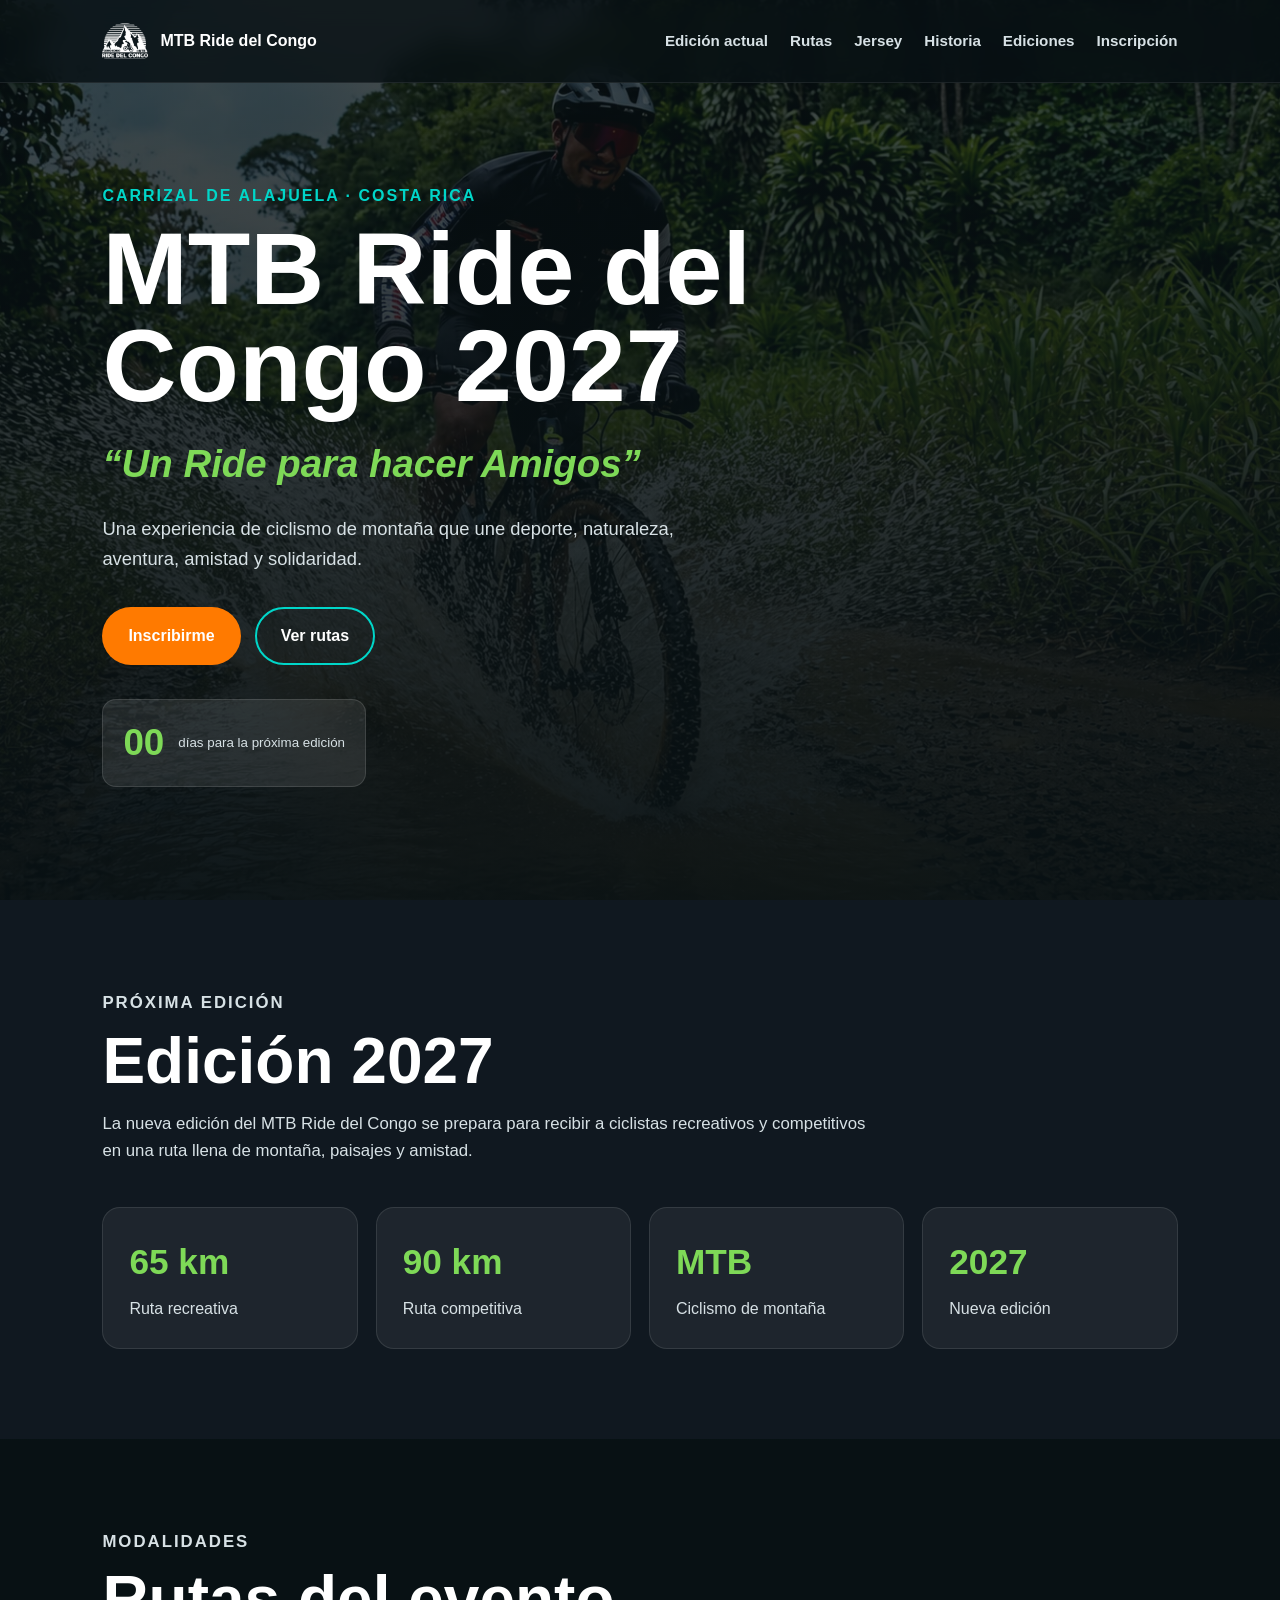
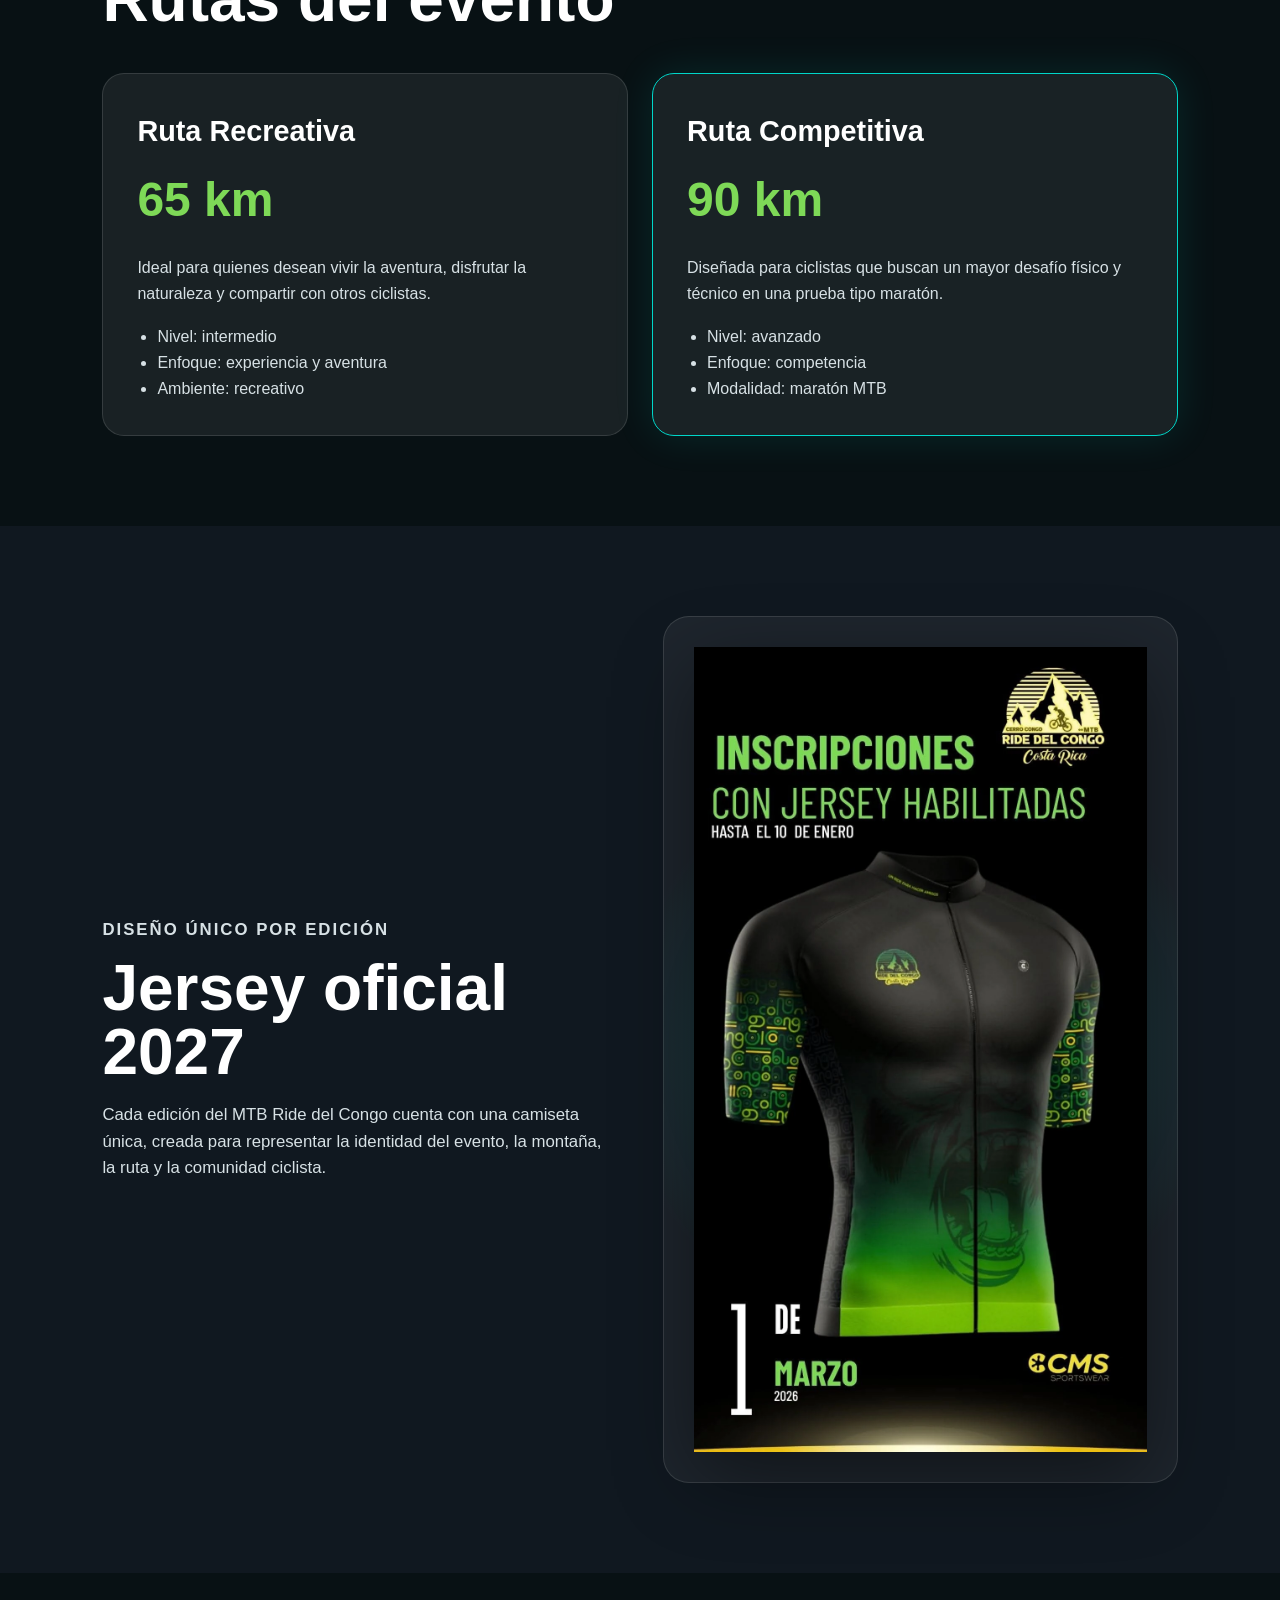
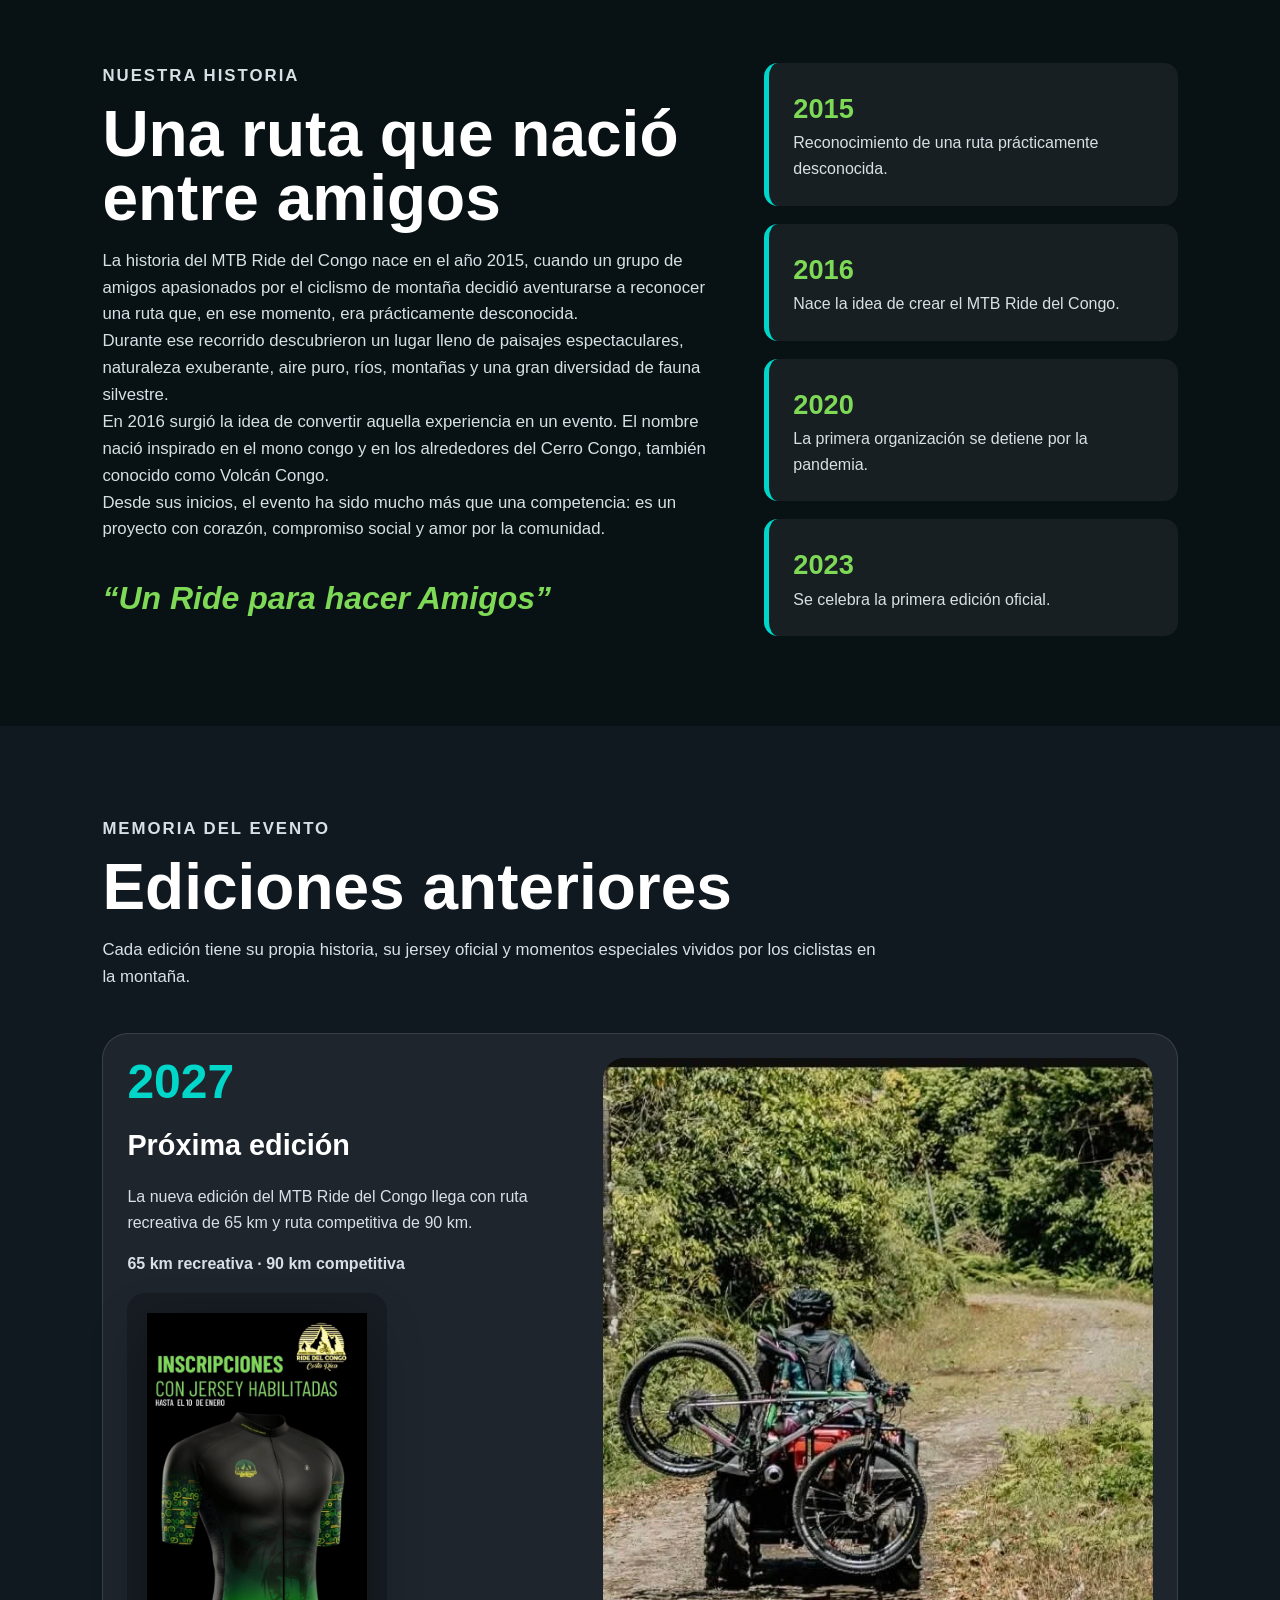
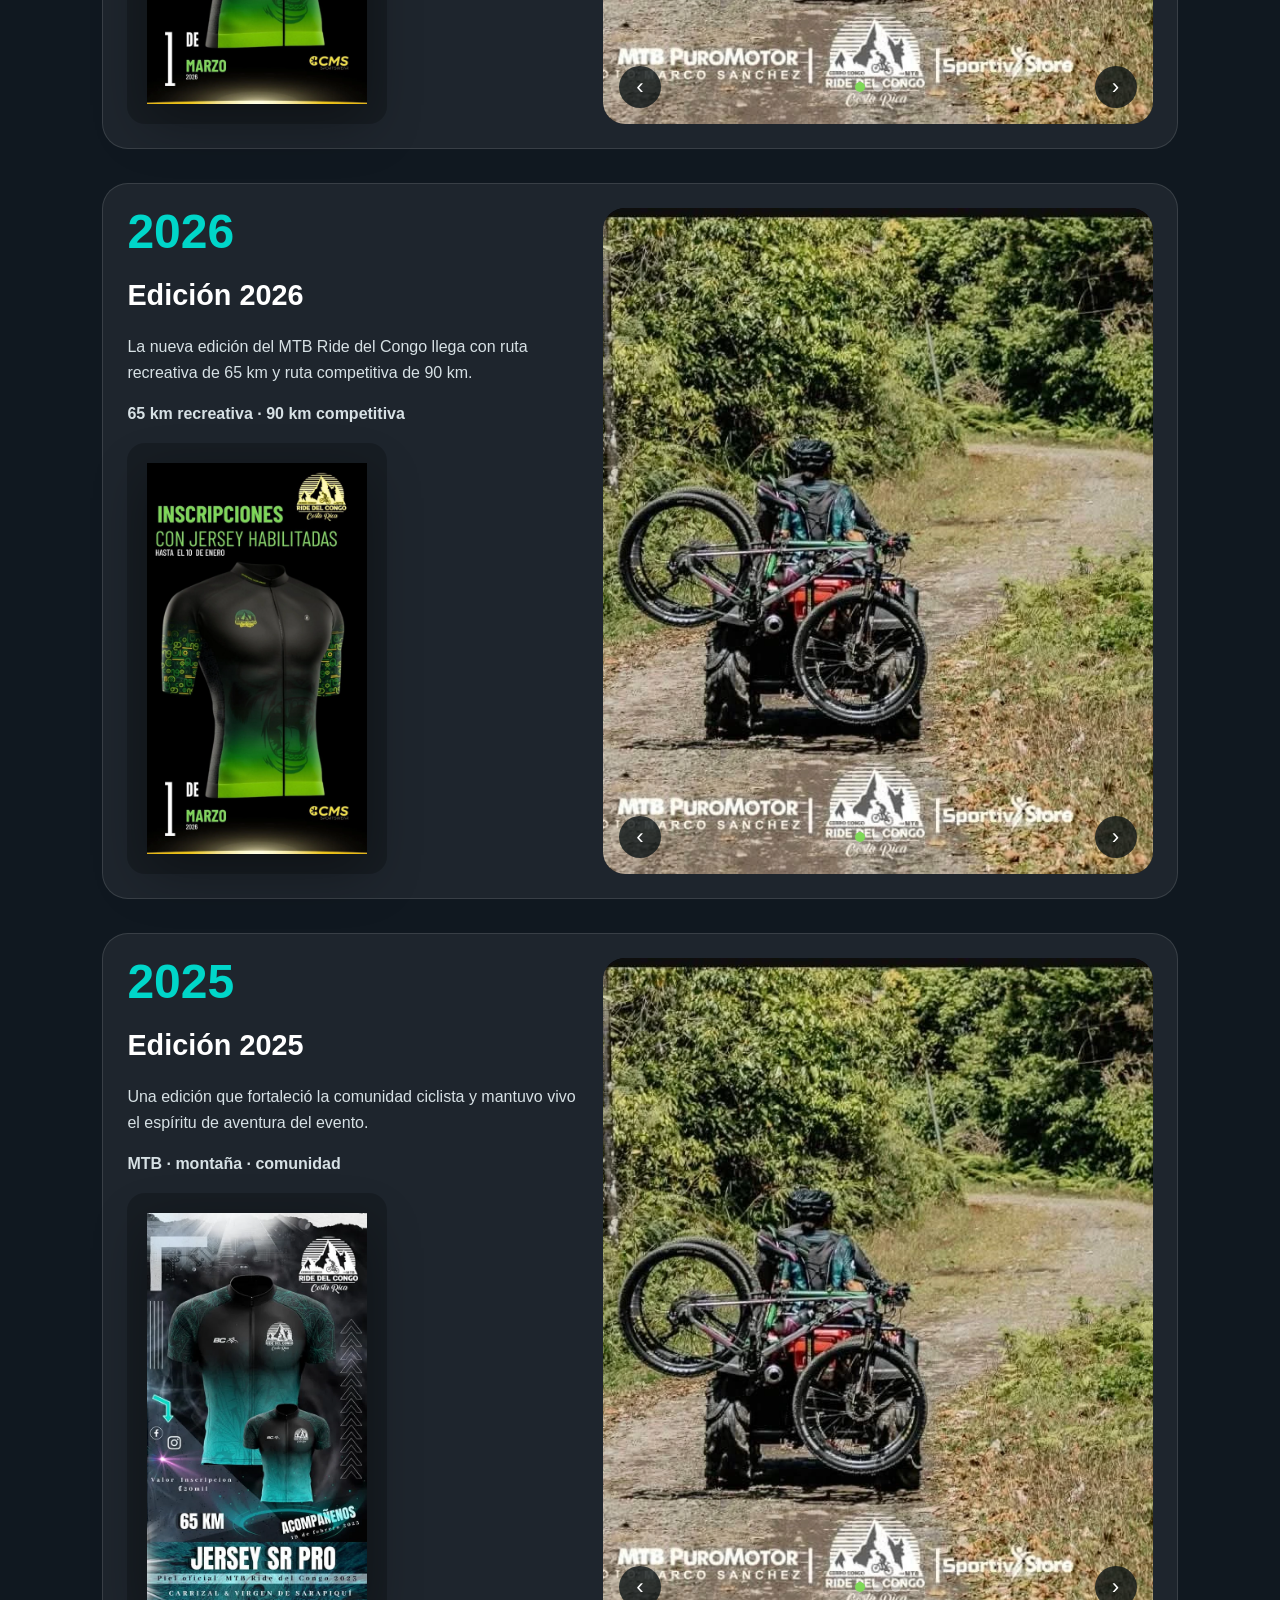
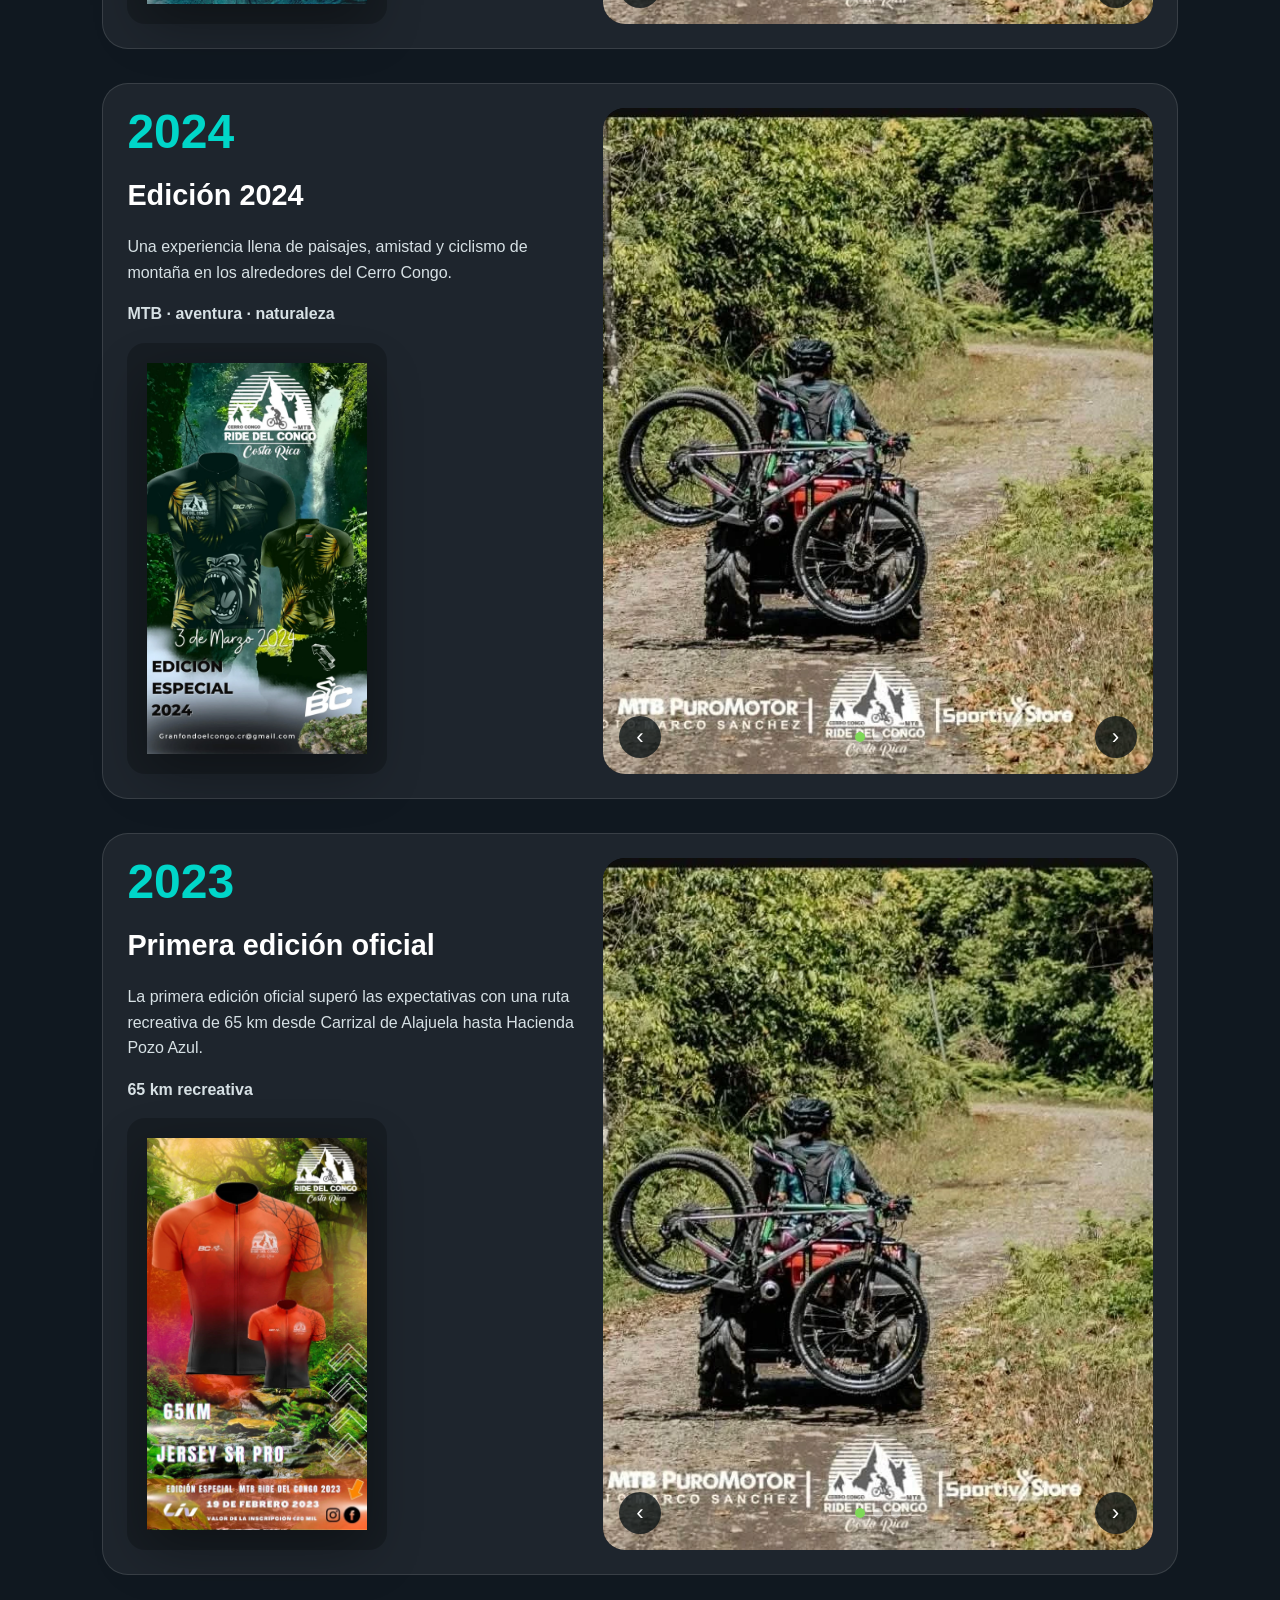
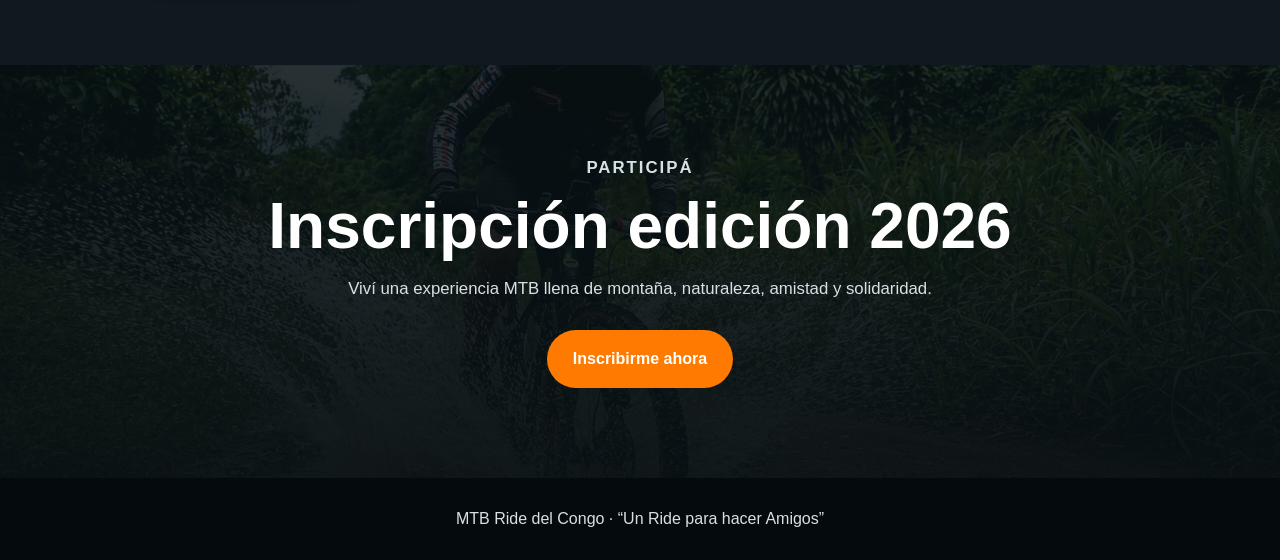
==== commit a8e7846c: "2" ====
--- a/pagina ciclismo/index.html
+++ b/pagina ciclismo/index.html
@@ -140,7 +140,7 @@
       </div>
 
       <div class="jersey-preview">
-        <img src="assets/jerseys/jersey-2026.webp" alt="Jersey oficial 2026" />
+        <img src="assets/jerseys/jersey-2027.webp" alt="Jersey oficial 2027" />
       </div>
     </section>
 
